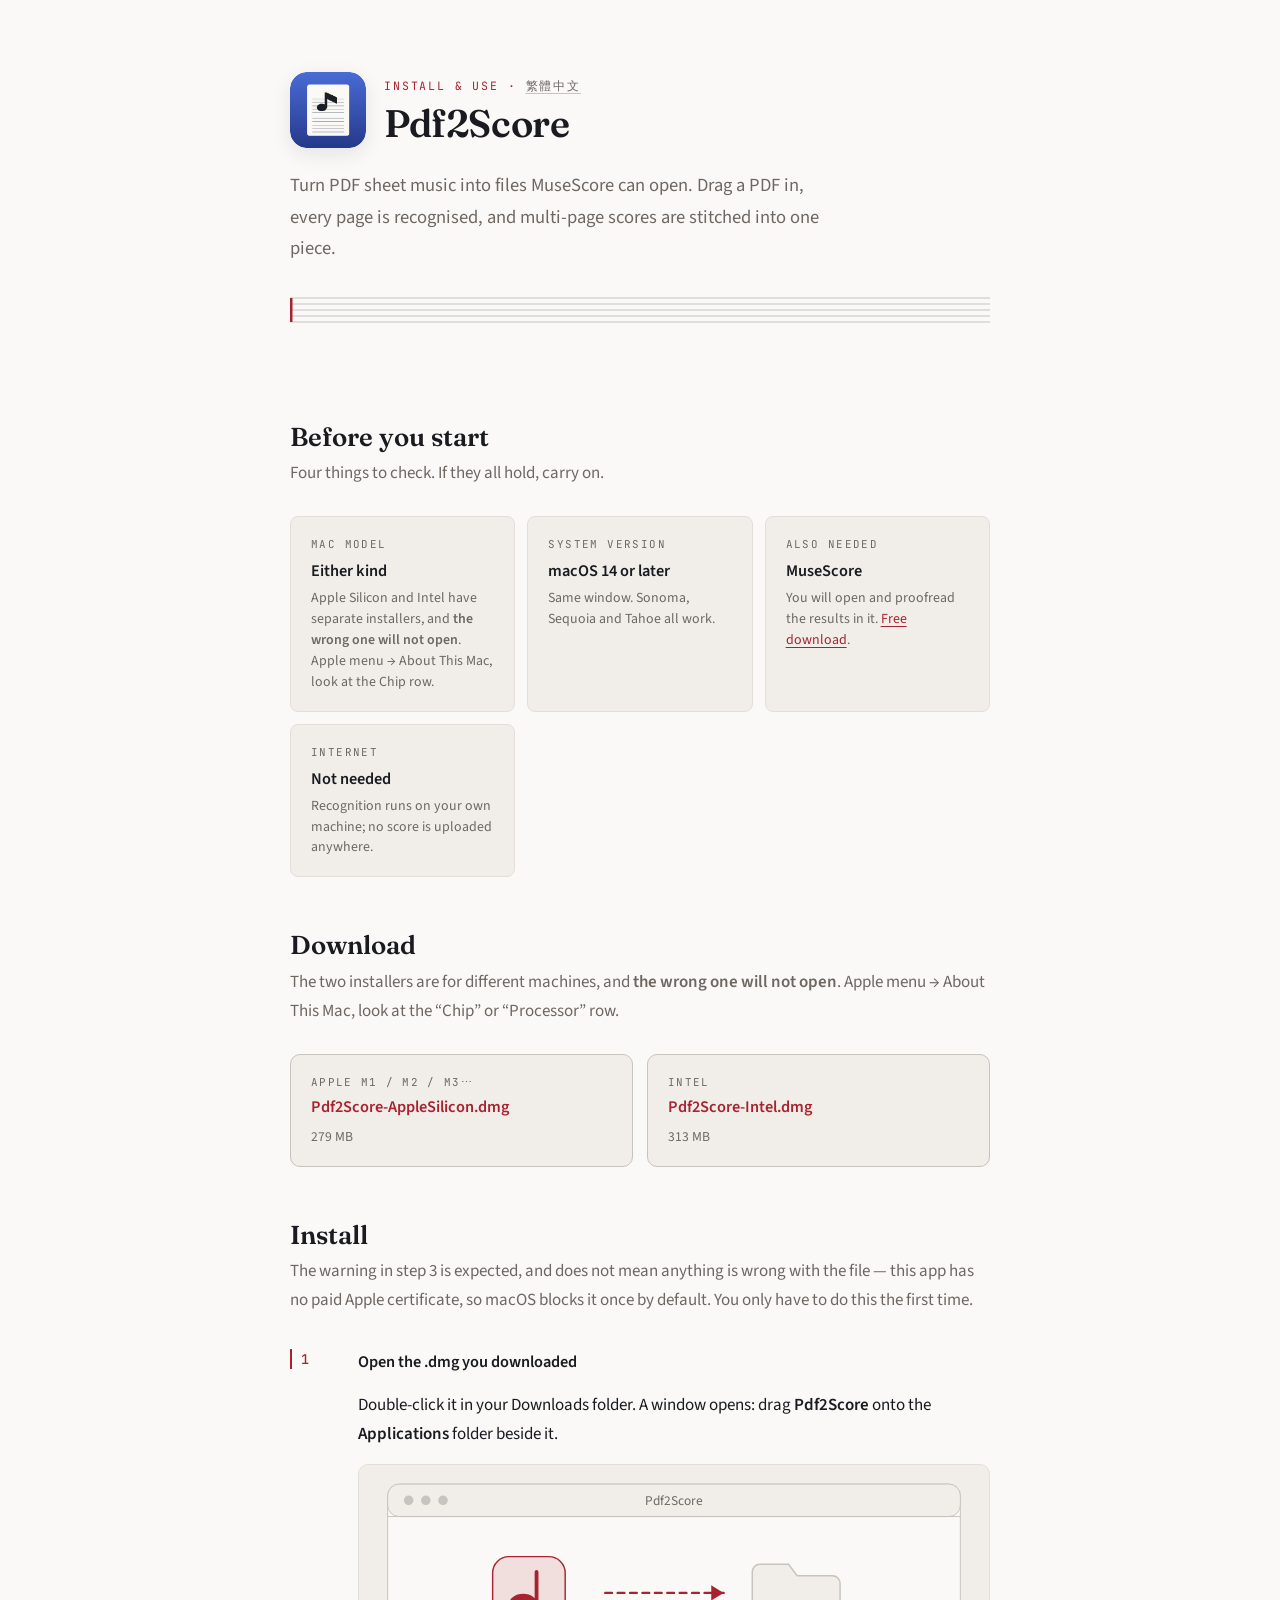
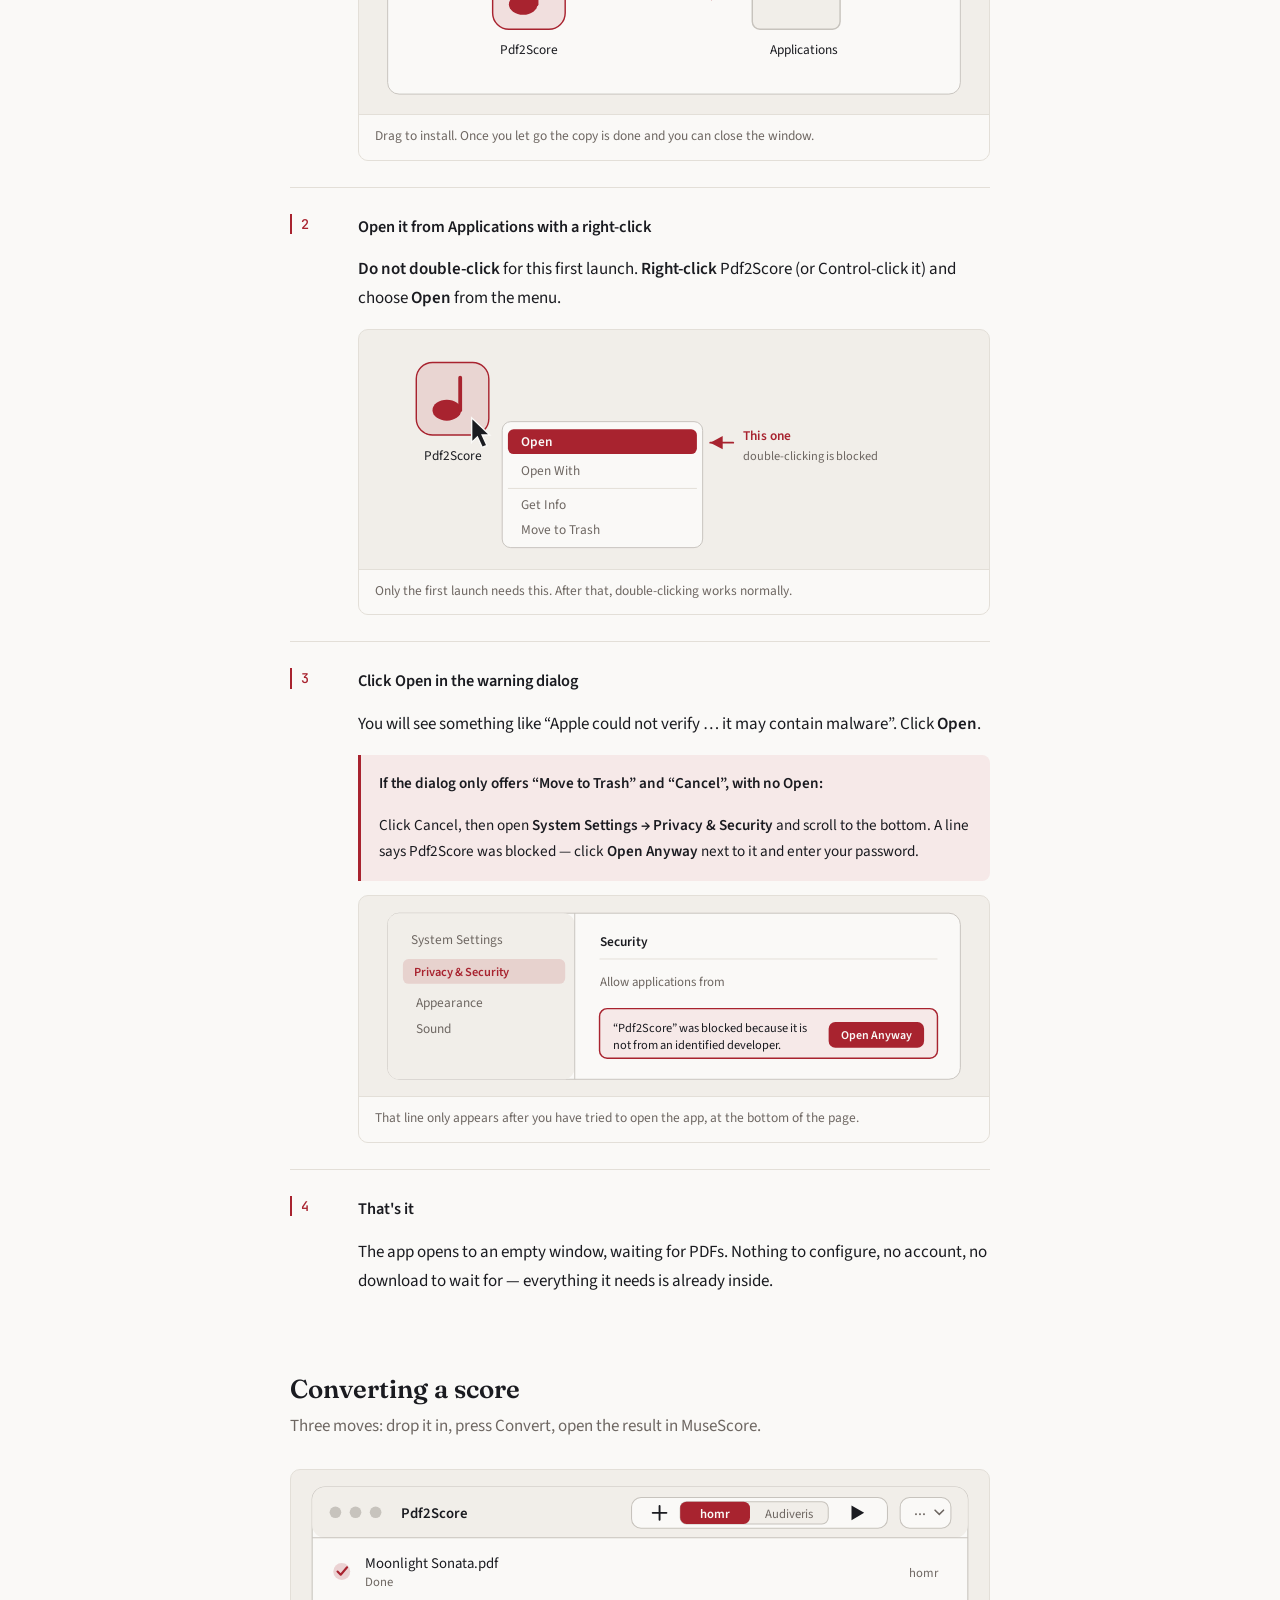
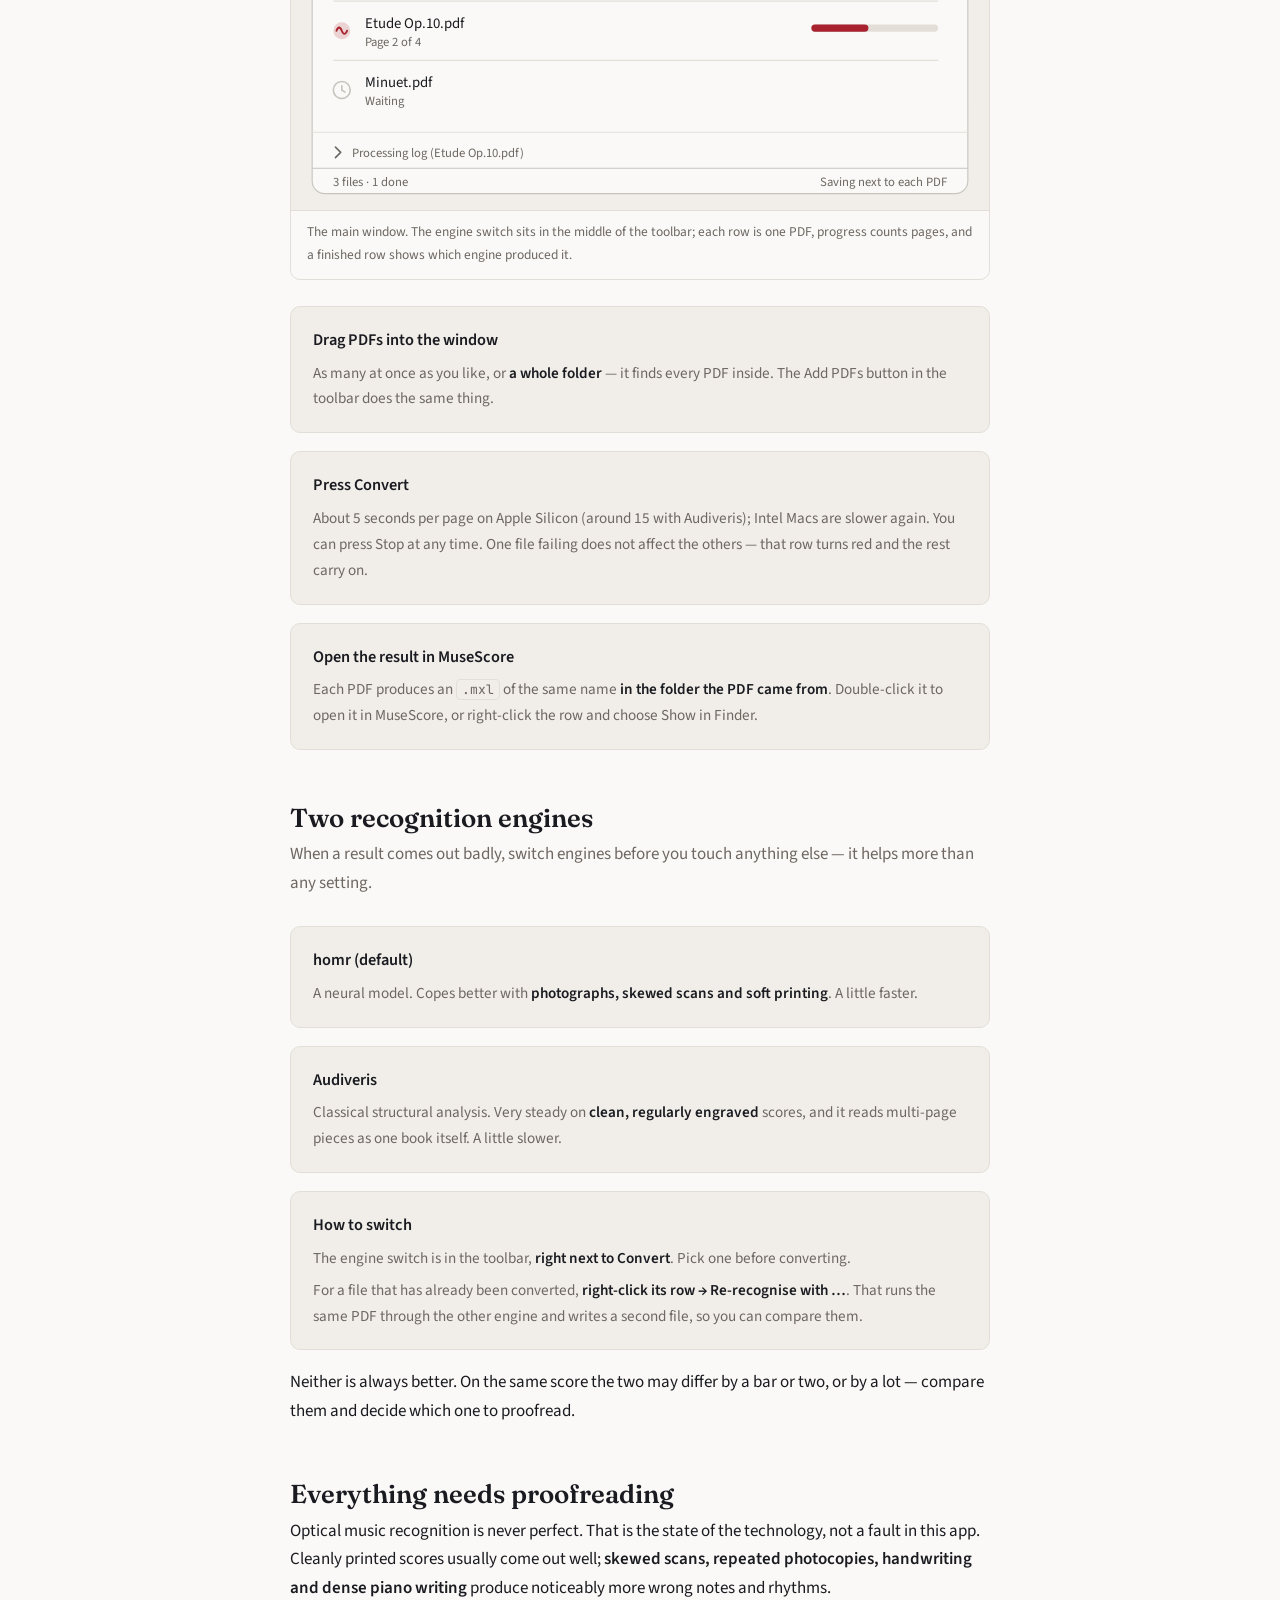
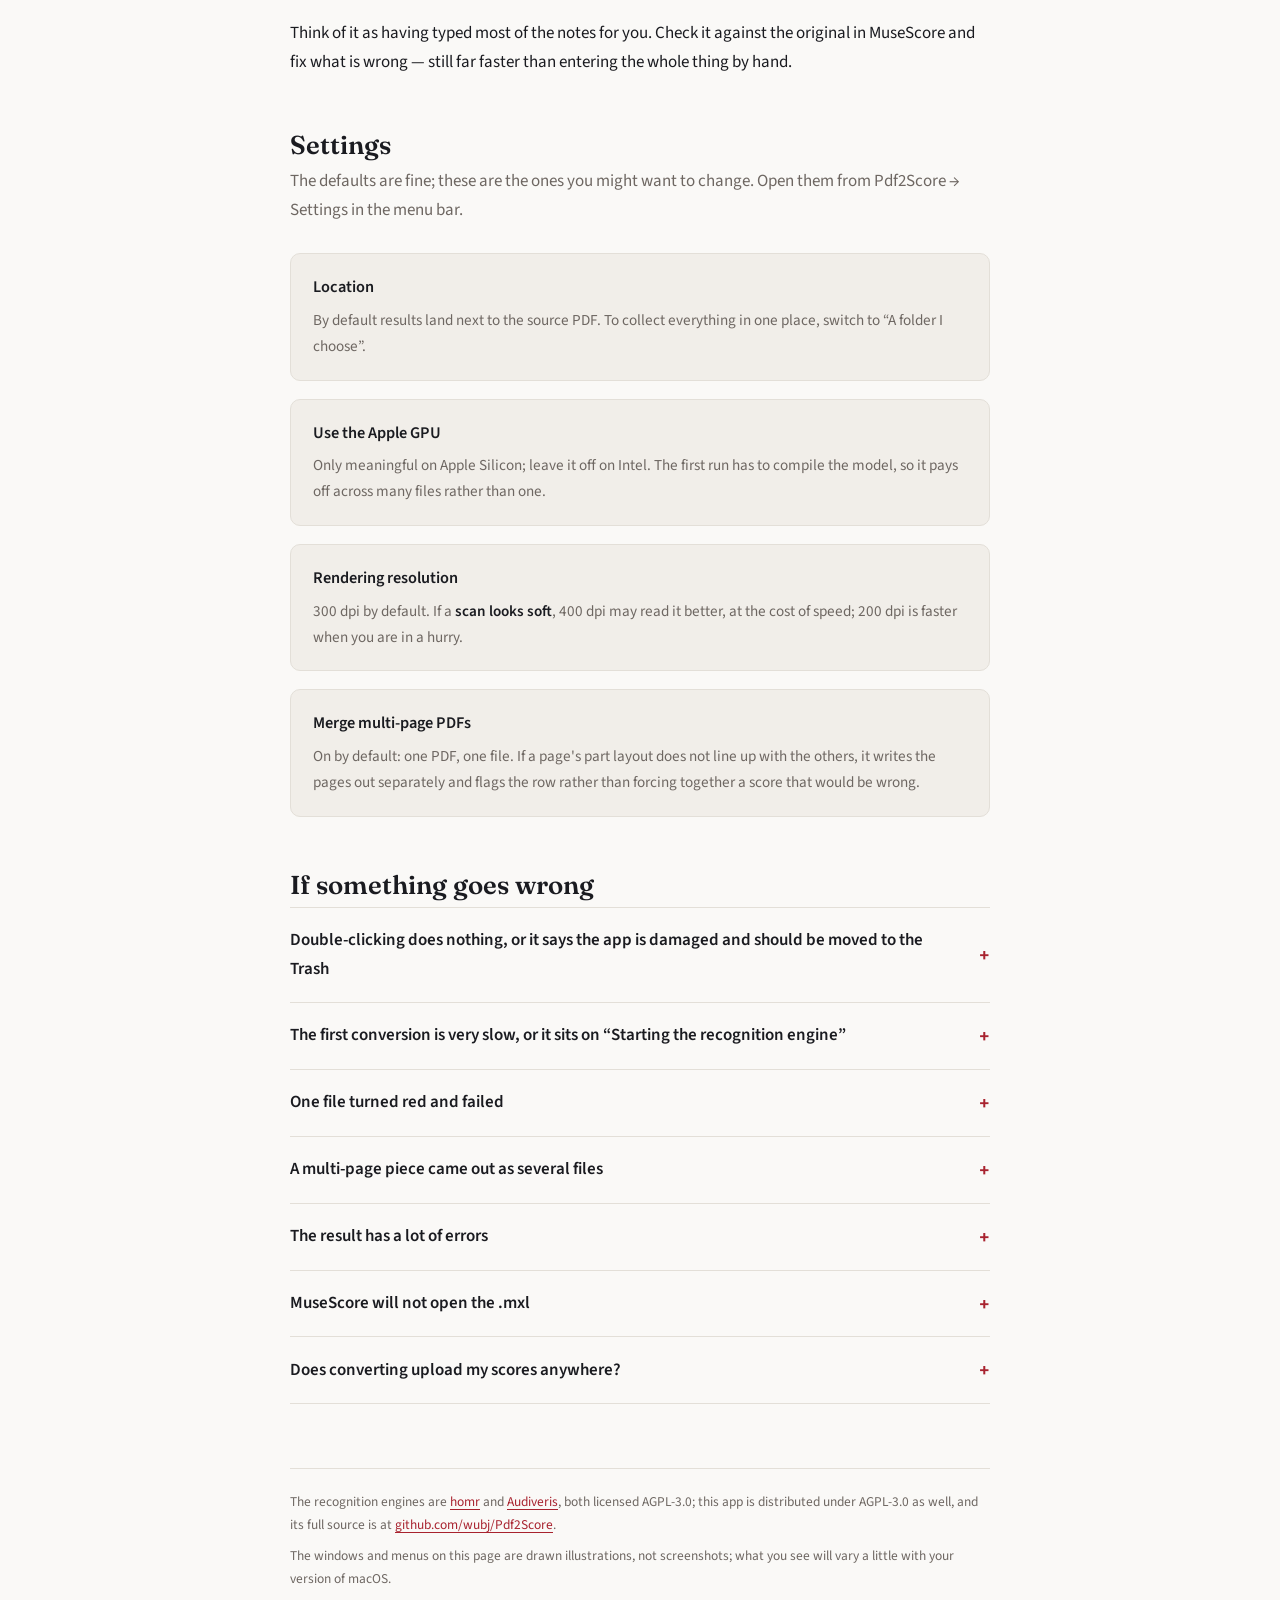
==== docs/en/index.html @ df150de7 "Localise the app and add an English user guide The interface was hard-coded Traditional Chinese, whi" ====
<!doctype html>
<html lang="en">
<head>
<meta charset="utf-8">
<meta name="viewport" content="width=device-width, initial-scale=1">
<meta name="description" content="How to install and use Pdf2Score: turn PDF sheet music into files MuseScore can open.">
<title>Pdf2Score User Guide</title>
<link rel="preconnect" href="https://fonts.googleapis.com">
<link rel="preconnect" href="https://fonts.gstatic.com" crossorigin>
<link rel="stylesheet" href="https://fonts.googleapis.com/css2?family=Fraunces:opsz,wght@9..144,400;9..144,600&family=JetBrains+Mono:wght@400;500&family=Noto+Sans+TC:wght@400;500;700&family=Noto+Serif+TC:wght@600;700&family=Source+Sans+3:ital,wght@0,400;0,600;1,400&display=swap">
<style>
  :root {
    --paper:    #FAF9F7;
    --panel:    #F1EEE9;
    --ink:      #1A1B20;
    --muted:    #6E6762;
    --rule:     #C7C3BD;
    --hairline: #E3DFD8;
    --accent:   #A8232F;
    --accent-wash: #F6E9E8;
    --shadow:   rgba(26, 27, 32, .09);

    --display: "Fraunces", "Noto Serif TC", Georgia, serif;
    --body: "Source Sans 3", "Noto Sans TC", -apple-system, system-ui, sans-serif;
    --mono: "JetBrains Mono", ui-monospace, SFMono-Regular, Menlo, monospace;
  }

  @media (prefers-color-scheme: dark) {
    :root:not([data-theme="light"]) {
      --paper:    #15161A;
      --panel:    #1E2026;
      --ink:      #E9E6E1;
      --muted:    #9B938C;
      --rule:     #43454D;
      --hairline: #2A2C33;
      --accent:   #EC7C86;
      --accent-wash: #2C1E20;
      --shadow:   rgba(0, 0, 0, .45);
    }
  }

  :root[data-theme="dark"] {
    --paper:    #15161A;
    --panel:    #1E2026;
    --ink:      #E9E6E1;
    --muted:    #9B938C;
    --rule:     #43454D;
    --hairline: #2A2C33;
    --accent:   #EC7C86;
    --accent-wash: #2C1E20;
    --shadow:   rgba(0, 0, 0, .45);
  }

  * { box-sizing: border-box; }

  body {
    background: var(--paper);
    color: var(--ink);
    font-family: var(--body);
    font-size: 17px;
    line-height: 1.7;
    margin: 0;
    padding: 0 24px 96px;
    -webkit-font-smoothing: antialiased;
  }

  .wrap {
    max-width: 700px;
    margin: 0 auto;
  }

  /* ---------- masthead ---------- */

  .masthead {
    padding: 72px 0 44px;
    display: flex;
    flex-direction: column;
    gap: 22px;
  }

  .badge {
    display: flex;
    align-items: center;
    gap: 18px;
  }

  .badge img {
    width: 76px;
    height: 76px;
    border-radius: 17px;
    box-shadow: 0 6px 20px var(--shadow);
  }

  .badge h1 {
    font-family: var(--display);
    font-weight: 600;
    font-size: 2.4rem;
    line-height: 1.1;
    letter-spacing: -.01em;
    margin: 0;
    text-wrap: balance;
  }

  .badge .kicker {
    font-family: var(--mono);
    font-size: .72rem;
    letter-spacing: .16em;
    text-transform: uppercase;
    color: var(--accent);
    margin: 0 0 6px;
  }

  .badge .kicker a {
    color: var(--muted);
    text-decoration-color: var(--rule);
  }

  .badge .kicker a:hover {
    color: var(--accent);
  }

  .standfirst {
    font-size: 1.16rem;
    color: var(--muted);
    margin: 0;
    max-width: 60ch;
  }

  /* the five-line stave that separates the masthead from the body */
  .stave {
    display: block;
    width: 100%;
    height: 30px;
    margin: 8px 0 0;
  }

  /* ---------- structure ---------- */

  section {
    padding-top: 52px;
  }

  h2 {
    font-family: var(--display);
    font-weight: 600;
    font-size: 1.62rem;
    line-height: 1.25;
    margin: 0 0 6px;
    text-wrap: balance;
  }

  .section-note {
    color: var(--muted);
    margin: 0 0 28px;
  }

  h3 {
    font-family: var(--body);
    font-weight: 600;
    font-size: 1.02rem;
    margin: 0 0 4px;
  }

  p { margin: 0 0 16px; }
  p:last-child { margin-bottom: 0; }

  a {
    color: var(--accent);
    text-underline-offset: 3px;
    text-decoration-thickness: 1px;
  }

  a:focus-visible,
  summary:focus-visible {
    outline: 2px solid var(--accent);
    outline-offset: 3px;
    border-radius: 3px;
  }

  code {
    font-family: var(--mono);
    font-size: .86em;
    background: var(--panel);
    border: 1px solid var(--hairline);
    border-radius: 4px;
    padding: 1px 5px;
  }

  strong { font-weight: 600; }

  /* ---------- requirements ---------- */

  .specs {
    display: grid;
    grid-template-columns: repeat(auto-fit, minmax(200px, 1fr));
    gap: 12px;
    margin: 0;
  }

  .spec {
    background: var(--panel);
    border: 1px solid var(--hairline);
    border-radius: 8px;
    padding: 18px 20px;
  }

  .spec dt {
    font-family: var(--mono);
    font-size: .68rem;
    letter-spacing: .13em;
    text-transform: uppercase;
    color: var(--muted);
    margin-bottom: 5px;
  }

  .spec dd {
    margin: 0;
    font-weight: 600;
    font-size: 1.02rem;
  }

  .spec dd span {
    display: block;
    font-weight: 400;
    font-size: .87rem;
    color: var(--muted);
    line-height: 1.5;
    margin-top: 2px;
  }

  /* ---------- downloads ---------- */

  .downloads {
    display: grid;
    grid-template-columns: repeat(auto-fit, minmax(240px, 1fr));
    gap: 14px;
  }

  .download {
    display: flex;
    flex-direction: column;
    gap: 3px;
    padding: 18px 20px;
    border: 1px solid var(--rule);
    border-radius: 10px;
    background: var(--panel);
    text-decoration: none;
    color: var(--ink);
    transition: border-color .15s ease, background .15s ease;
  }

  .download:hover,
  .download:focus-visible {
    border-color: var(--accent);
    background: var(--accent-wash);
  }

  .download .machine {
    font-family: var(--mono);
    font-size: .68rem;
    letter-spacing: .12em;
    text-transform: uppercase;
    color: var(--muted);
  }

  .download .file {
    font-weight: 600;
    font-size: 1.02rem;
    color: var(--accent);
    word-break: break-all;
  }

  .download .size {
    font-size: .85rem;
    color: var(--muted);
  }

  /* ---------- numbered install steps (bar numbers) ---------- */

  .steps {
    list-style: none;
    margin: 0;
    padding: 0;
    display: flex;
    flex-direction: column;
  }

  .step {
    display: grid;
    grid-template-columns: 46px 1fr;
    gap: 22px;
    padding: 26px 0;
    border-top: 1px solid var(--hairline);
  }

  .step:first-child { border-top: none; padding-top: 6px; }

  .bar-number {
    font-family: var(--mono);
    font-size: .84rem;
    font-weight: 500;
    color: var(--accent);
    border-left: 2px solid var(--accent);
    padding-left: 9px;
    height: fit-content;
    line-height: 1.5;
  }

  .step-body > * + * { margin-top: 14px; }

  /* ---------- figures ---------- */

  figure {
    margin: 0;
    border: 1px solid var(--hairline);
    border-radius: 10px;
    background: var(--panel);
    overflow: hidden;
  }

  figure svg {
    display: block;
    width: 100%;
    height: auto;
  }

  figcaption {
    font-size: .84rem;
    color: var(--muted);
    padding: 10px 16px 12px;
    border-top: 1px solid var(--hairline);
    background: var(--paper);
  }

  /* ---------- callouts ---------- */

  .note {
    border-left: 3px solid var(--rule);
    padding: 2px 0 2px 18px;
    color: var(--muted);
    font-size: .95rem;
  }

  .note strong { color: var(--ink); }

  .alert {
    border-left-color: var(--accent);
    background: var(--accent-wash);
    border-radius: 0 8px 8px 0;
    padding: 16px 18px;
    color: var(--ink);
  }

  /* ---------- usage cards ---------- */

  .cards {
    display: grid;
    gap: 18px;
  }

  .card {
    border: 1px solid var(--hairline);
    border-radius: 10px;
    padding: 20px 22px;
    background: var(--panel);
  }

  .card p {
    color: var(--muted);
    font-size: .95rem;
    margin: 6px 0 0;
  }

  .card p strong { color: var(--ink); }

  /* ---------- faq ---------- */

  details {
    border-top: 1px solid var(--hairline);
    padding: 4px 0;
  }

  details:last-of-type { border-bottom: 1px solid var(--hairline); }

  summary {
    cursor: pointer;
    padding: 14px 0;
    font-weight: 600;
    list-style: none;
    display: flex;
    justify-content: space-between;
    align-items: center;
    gap: 16px;
  }

  summary::-webkit-details-marker { display: none; }

  summary::after {
    content: "+";
    font-family: var(--mono);
    color: var(--accent);
    font-size: 1.1rem;
    flex: none;
  }

  details[open] summary::after { content: "\2212"; }

  details .answer {
    padding: 0 0 18px;
    color: var(--muted);
    font-size: .96rem;
  }

  details .answer p { margin-bottom: 12px; }

  /* ---------- colophon ---------- */

  footer {
    margin-top: 64px;
    padding-top: 22px;
    border-top: 1px solid var(--hairline);
    font-size: .84rem;
    color: var(--muted);
  }

  footer p { margin-bottom: 8px; }

  @media (max-width: 560px) {
    body { font-size: 16px; padding: 0 18px 72px; }
    .masthead { padding-top: 48px; }
    .badge { gap: 14px; }
    .badge img { width: 60px; height: 60px; }
    .badge h1 { font-size: 1.9rem; }
    .step { grid-template-columns: 38px 1fr; gap: 14px; }
  }

  @media (prefers-reduced-motion: reduce) {
    * { animation: none !important; transition: none !important; }
  }
</style>
</head>
<body>
<div class="wrap">

  <header class="masthead">
    <div class="badge">
      <img src="[data-uri]" alt="The Pdf2Score app icon: a quarter note on a white page over blue">
      <div>
        <p class="kicker">Install &amp; use · <a href="https://wubj.github.io/Pdf2Score/">繁體中文</a></p>
        <h1>Pdf2Score</h1>
      </div>
    </div>
    <p class="standfirst">
      Turn PDF sheet music into files MuseScore can open. Drag a PDF in,
      every page is recognised, and multi-page scores are stitched into one piece.
    </p>
    <svg class="stave" viewBox="0 0 700 30" preserveAspectRatio="none" aria-hidden="true">
      <g stroke-width="1" style="stroke: var(--rule)">
        <line x1="0" y1="3"  x2="700" y2="3"></line>
        <line x1="0" y1="9"  x2="700" y2="9"></line>
        <line x1="0" y1="15" x2="700" y2="15"></line>
        <line x1="0" y1="21" x2="700" y2="21"></line>
        <line x1="0" y1="27" x2="700" y2="27"></line>
      </g>
      <rect x="0" y="3" width="2.5" height="24" style="fill: var(--accent)"></rect>
    </svg>
  </header>

  <section>
    <h2>Before you start</h2>
    <p class="section-note">Four things to check. If they all hold, carry on.</p>
    <dl class="specs">
      <div class="spec">
        <dt>Mac model</dt>
        <dd>Either kind
          <span>Apple Silicon and Intel have separate installers, and
                <strong>the wrong one will not open</strong>.
                Apple menu → About This Mac, look at the Chip row.</span>
        </dd>
      </div>
      <div class="spec">
        <dt>System version</dt>
        <dd>macOS 14 or later
          <span>Same window. Sonoma, Sequoia and Tahoe all work.</span>
        </dd>
      </div>
      <div class="spec">
        <dt>Also needed</dt>
        <dd>MuseScore
          <span>You will open and proofread the results in it.
                <a href="https://musescore.org/en/download">Free download</a>.</span>
        </dd>
      </div>
      <div class="spec">
        <dt>Internet</dt>
        <dd>Not needed
          <span>Recognition runs on your own machine; no score is uploaded anywhere.</span>
        </dd>
      </div>
    </dl>
  </section>

  <section>
    <h2>Download</h2>
    <p class="section-note">
      The two installers are for different machines, and
      <strong>the wrong one will not open</strong>.
      Apple menu → About This Mac, look at the “Chip” or “Processor” row.
    </p>
    <div class="downloads">
      <a class="download" href="https://github.com/wubj/Pdf2Score/releases/latest/download/Pdf2Score-AppleSilicon.dmg" target="_blank" rel="noopener">
        <span class="machine">Apple M1 / M2 / M3⋯</span>
        <span class="file">Pdf2Score-AppleSilicon.dmg</span>
        <span class="size">279 MB</span>
      </a>
      <a class="download" href="https://github.com/wubj/Pdf2Score/releases/latest/download/Pdf2Score-Intel.dmg" target="_blank" rel="noopener">
        <span class="machine">Intel</span>
        <span class="file">Pdf2Score-Intel.dmg</span>
        <span class="size">313 MB</span>
      </a>
    </div>
  </section>

  <section>
    <h2>Install</h2>
    <p class="section-note">
      The warning in step 3 is expected, and does not mean anything is wrong with the
      file — this app has no paid Apple certificate, so macOS blocks it once by
      default. You only have to do this the first time.
    </p>

    <ol class="steps">

      <li class="step">
        <div class="bar-number">1</div>
        <div class="step-body">
          <h3>Open the .dmg you downloaded</h3>
          <p>Double-click it in your Downloads folder. A window opens: drag
             <strong>Pdf2Score</strong> onto the <strong>Applications</strong> folder
             beside it.</p>
          <figure>
            <svg viewBox="0 0 660 260" role="img" aria-label="Illustration: dragging the Pdf2Score icon onto the Applications folder inside the disk image window">
              <rect x="30" y="20" width="600" height="220" rx="12" style="fill: var(--paper); stroke: var(--rule)"></rect>
              <rect x="30" y="20" width="600" height="34" rx="12" style="fill: var(--panel); stroke: var(--rule)"></rect>
              <path d="M30 54 h600" style="stroke: var(--rule)"></path>
              <g style="fill: var(--rule)">
                <circle cx="52" cy="37" r="5"></circle>
                <circle cx="70" cy="37" r="5"></circle>
                <circle cx="88" cy="37" r="5"></circle>
              </g>
              <text x="330" y="42" text-anchor="middle" font-size="14" style="font-family: var(--body); fill: var(--muted)">Pdf2Score</text>

              <rect x="140" y="96" width="76" height="76" rx="17" opacity=".12" style="fill: var(--accent)"></rect>
              <rect x="140" y="96" width="76" height="76" rx="17" fill="none" stroke-width="1.5" style="stroke: var(--accent)"></rect>
              <ellipse cx="172" cy="146" rx="15" ry="11" style="fill: var(--accent)"></ellipse>
              <path d="M186 146 V112" stroke-width="4" stroke-linecap="round" style="stroke: var(--accent)"></path>
              <text x="178" y="198" text-anchor="middle" font-size="14" style="font-family: var(--body); fill: var(--ink)">Pdf2Score</text>

              <path d="M258 134 h124" stroke-width="2.5" stroke-dasharray="7 6" stroke-linecap="round" style="stroke: var(--accent)"></path>
              <path d="M382 134 l-13 -8 v16 z" style="fill: var(--accent)"></path>

              <path d="M420 104 h30 l9 12 h37 a8 8 0 0 1 8 8 v40 a8 8 0 0 1 -8 8 h-76 a8 8 0 0 1 -8 -8 v-52 a8 8 0 0 1 8 -8 z" stroke-width="1.5" style="fill: var(--panel); stroke: var(--rule)"></path>
              <text x="466" y="198" text-anchor="middle" font-size="14" style="font-family: var(--body); fill: var(--ink)">Applications</text>
            </svg>
            <figcaption>Drag to install. Once you let go the copy is done and you can close the window.</figcaption>
          </figure>
        </div>
      </li>

      <li class="step">
        <div class="bar-number">2</div>
        <div class="step-body">
          <h3>Open it from Applications with a right-click</h3>
          <p><strong>Do not double-click</strong> for this first launch.
             <strong>Right-click</strong> Pdf2Score (or Control-click it) and choose
             <strong>Open</strong> from the menu.</p>
          <figure>
            <svg viewBox="0 0 660 250" role="img" aria-label="Illustration: right-clicking the app icon, with Open highlighted in the shortcut menu">
              <rect x="60" y="34" width="76" height="76" rx="17" opacity=".12" style="fill: var(--accent)"></rect>
              <rect x="60" y="34" width="76" height="76" rx="17" fill="none" stroke-width="1.5" style="stroke: var(--accent)"></rect>
              <ellipse cx="92" cy="84" rx="15" ry="11" style="fill: var(--accent)"></ellipse>
              <path d="M106 84 V50" stroke-width="4" stroke-linecap="round" style="stroke: var(--accent)"></path>
              <text x="98" y="136" text-anchor="middle" font-size="14" style="font-family: var(--body); fill: var(--ink)">Pdf2Score</text>

              <path d="M118 92 l0 26 l6 -6 l5 11 l5 -2 l-5 -11 l8 0 z" stroke-width="1.5" style="fill: var(--ink); stroke: var(--paper)"></path>

              <rect x="150" y="96" width="210" height="132" rx="9" style="fill: var(--paper); stroke: var(--rule)"></rect>
              <rect x="156" y="104" width="198" height="26" rx="6" style="fill: var(--accent)"></rect>
              <text x="170" y="122" font-size="14" font-weight="600" style="font-family: var(--body); fill: var(--paper)">Open</text>
              <text x="170" y="152" font-size="14" style="font-family: var(--body); fill: var(--muted)">Open With</text>
              <path d="M156 166 h198" style="stroke: var(--hairline)"></path>
              <text x="170" y="188" font-size="14" style="font-family: var(--body); fill: var(--muted)">Get Info</text>
              <text x="170" y="214" font-size="14" style="font-family: var(--body); fill: var(--muted)">Move to Trash</text>

              <path d="M392 118 h-24" stroke-width="2" stroke-linecap="round" style="stroke: var(--accent)"></path>
              <path d="M368 118 l13 -7 v14 z" style="fill: var(--accent)"></path>
              <text x="402" y="115" font-size="14" font-weight="600" style="font-family: var(--body); fill: var(--accent)">This one</text>
              <text x="402" y="136" font-size="13" style="font-family: var(--body); fill: var(--muted)">double-clicking is blocked</text>
            </svg>
            <figcaption>Only the first launch needs this. After that, double-clicking works normally.</figcaption>
          </figure>
        </div>
      </li>

      <li class="step">
        <div class="bar-number">3</div>
        <div class="step-body">
          <h3>Click Open in the warning dialog</h3>
          <p>You will see something like “Apple could not verify … it may contain
             malware”. Click <strong>Open</strong>.</p>
          <div class="note alert">
            <p><strong>If the dialog only offers “Move to Trash” and “Cancel”, with no Open:</strong></p>
            <p>Click Cancel, then open <strong>System Settings → Privacy &amp; Security</strong>
               and scroll to the bottom. A line says Pdf2Score was blocked — click
               <strong>Open Anyway</strong> next to it and enter your password.</p>
          </div>
          <figure>
            <svg viewBox="0 0 660 210" role="img" aria-label="Illustration: the Privacy and Security page in System Settings with an Open Anyway button">
              <rect x="30" y="18" width="600" height="174" rx="12" style="fill: var(--paper); stroke: var(--rule)"></rect>
              <rect x="30" y="18" width="196" height="174" rx="12" style="fill: var(--panel)"></rect>
              <path d="M226 18 v174" style="stroke: var(--rule)"></path>
              <text x="54" y="50" font-size="14" style="font-family: var(--body); fill: var(--muted)">System Settings</text>
              <rect x="46" y="66" width="170" height="26" rx="6" opacity=".14" style="fill: var(--accent)"></rect>
              <text x="58" y="84" font-size="13" font-weight="600" style="font-family: var(--body); fill: var(--accent)">Privacy &amp; Security</text>
              <text x="60" y="116" font-size="14" style="font-family: var(--body); fill: var(--muted)">Appearance</text>
              <text x="60" y="144" font-size="14" style="font-family: var(--body); fill: var(--muted)">Sound</text>

              <text x="252" y="52" font-size="14" font-weight="600" style="font-family: var(--body); fill: var(--ink)">Security</text>
              <path d="M252 66 h354" style="stroke: var(--hairline)"></path>
              <text x="252" y="94" font-size="13.5" style="font-family: var(--body); fill: var(--muted)">Allow applications from</text>
              <rect x="252" y="118" width="354" height="52" rx="8" stroke-width="1.5" style="fill: var(--accent-wash); stroke: var(--accent)"></rect>
              <text x="266" y="142" font-size="13" style="font-family: var(--body); fill: var(--ink)">“Pdf2Score” was blocked because it is</text>
              <text x="266" y="160" font-size="13" style="font-family: var(--body); fill: var(--ink)">not from an identified developer.</text>
              <rect x="492" y="132" width="100" height="27" rx="7" style="fill: var(--accent)"></rect>
              <text x="542" y="150" text-anchor="middle" font-size="12.5" font-weight="600" style="font-family: var(--body); fill: var(--paper)">Open Anyway</text>
            </svg>
            <figcaption>That line only appears after you have tried to open the app, at the bottom of the page.</figcaption>
          </figure>
        </div>
      </li>

      <li class="step">
        <div class="bar-number">4</div>
        <div class="step-body">
          <h3>That's it</h3>
          <p>The app opens to an empty window, waiting for PDFs. Nothing to configure,
             no account, no download to wait for — everything it needs is already inside.</p>
        </div>
      </li>

    </ol>
  </section>

  <section>
    <h2>Converting a score</h2>
    <p class="section-note">Three moves: drop it in, press Convert, open the result in MuseScore.</p>

    <figure>
      <svg viewBox="0 0 660 322" role="img" aria-label="Illustration: the Pdf2Score window, with add, engine switch and convert in the toolbar and a file queue below">
        <rect x="20" y="16" width="620" height="290" rx="12" style="fill: var(--paper); stroke: var(--rule)"></rect>
        <rect x="20" y="16" width="620" height="48" rx="12" style="fill: var(--panel)"></rect>
        <path d="M20 64 h620" style="stroke: var(--rule)"></path>
        <g style="fill: var(--rule)">
          <circle cx="42" cy="40" r="5.5"></circle>
          <circle cx="61" cy="40" r="5.5"></circle>
          <circle cx="80" cy="40" r="5.5"></circle>
        </g>
        <text x="104" y="45" font-size="14" font-weight="600" style="font-family: var(--body); fill: var(--ink)">Pdf2Score</text>

        <rect x="322" y="26" width="242" height="29" rx="9" style="fill: var(--paper); stroke: var(--rule)"></rect>
        <path d="M342 40.5 h13 M348.5 34 v13" stroke-width="1.8" stroke-linecap="round" style="stroke: var(--ink)"></path>
        <rect x="368" y="30" width="140" height="21" rx="6" style="fill: var(--panel); stroke: var(--rule)"></rect>
        <rect x="368" y="30" width="66" height="21" rx="6" style="fill: var(--accent)"></rect>
        <text x="401" y="45" text-anchor="middle" font-size="12" font-weight="600" style="font-family: var(--body); fill: var(--paper)">homr</text>
        <text x="471" y="45" text-anchor="middle" font-size="12" style="font-family: var(--body); fill: var(--muted)">Audiveris</text>
        <path d="M530 33.5 l12 7 l-12 7 z" style="fill: var(--ink)"></path>

        <rect x="576" y="26" width="48" height="29" rx="9" style="fill: var(--paper); stroke: var(--rule)"></rect>
        <text x="595" y="46" text-anchor="middle" font-size="15" style="font-family: var(--body); fill: var(--muted)">···</text>
        <path d="M609 38 l4 4 l4 -4" stroke-width="1.5" fill="none" stroke-linecap="round" style="stroke: var(--muted)"></path>

        <circle cx="48" cy="96" r="8" opacity=".18" style="fill: var(--accent)"></circle>
        <path d="M44 96 l3 3 l6 -7" stroke-width="2" fill="none" stroke-linecap="round" stroke-linejoin="round" style="stroke: var(--accent)"></path>
        <text x="70" y="93" font-size="14" style="font-family: var(--body); fill: var(--ink)">Moonlight Sonata.pdf</text>
        <text x="70" y="110" font-size="12" style="font-family: var(--body); fill: var(--muted)">Done</text>
        <text x="612" y="101" text-anchor="end" font-size="12" style="font-family: var(--body); fill: var(--muted)">homr</text>
        <path d="M40 124 h572" style="stroke: var(--hairline)"></path>

        <circle cx="48" cy="152" r="8" opacity=".18" style="fill: var(--accent)"></circle>
        <path d="M43 152 q2.5 -6 5 0 t5 0" stroke-width="1.8" fill="none" stroke-linecap="round" style="stroke: var(--accent)"></path>
        <text x="70" y="149" font-size="14" style="font-family: var(--body); fill: var(--ink)">Etude Op.10.pdf</text>
        <text x="70" y="166" font-size="12" style="font-family: var(--body); fill: var(--muted)">Page 2 of 4</text>
        <rect x="492" y="146" width="120" height="7" rx="3.5" style="fill: var(--hairline)"></rect>
        <rect x="492" y="146" width="54" height="7" rx="3.5" style="fill: var(--accent)"></rect>
        <path d="M40 180 h572" style="stroke: var(--hairline)"></path>

        <circle cx="48" cy="208" r="8" fill="none" stroke-width="1.5" style="stroke: var(--rule)"></circle>
        <path d="M48 204 v4 l3 2" stroke-width="1.5" fill="none" stroke-linecap="round" style="stroke: var(--rule)"></path>
        <text x="70" y="205" font-size="14" style="font-family: var(--body); fill: var(--ink)">Minuet.pdf</text>
        <text x="70" y="222" font-size="12" style="font-family: var(--body); fill: var(--muted)">Waiting</text>

        <path d="M20 248 h620" style="stroke: var(--hairline)"></path>
        <path d="M42 262 l5 5 l-5 5" stroke-width="1.5" fill="none" stroke-linecap="round" stroke-linejoin="round" style="stroke: var(--muted)"></path>
        <text x="58" y="271" font-size="12" style="font-family: var(--body); fill: var(--muted)">Processing log (Etude Op.10.pdf)</text>

        <path d="M20 282 h620" style="stroke: var(--rule)"></path>
        <text x="40" y="299" font-size="12" style="font-family: var(--body); fill: var(--muted)">3 files · 1 done</text>
        <text x="620" y="299" text-anchor="end" font-size="12" style="font-family: var(--body); fill: var(--muted)">Saving next to each PDF</text>
      </svg>
      <figcaption>The main window. The engine switch sits in the middle of the toolbar; each row is one PDF, progress counts pages, and a finished row shows which engine produced it.</figcaption>
    </figure>

    <div class="cards" style="margin-top: 26px;">
      <div class="card">
        <h3>Drag PDFs into the window</h3>
        <p>As many at once as you like, or <strong>a whole folder</strong> — it finds
           every PDF inside. The Add PDFs button in the toolbar does the same thing.</p>
      </div>
      <div class="card">
        <h3>Press Convert</h3>
        <p>About 5 seconds per page on Apple Silicon (around 15 with Audiveris);
           Intel Macs are slower again. You can press Stop at any time.
           One file failing does not affect the others — that row turns red and the
           rest carry on.</p>
      </div>
      <div class="card">
        <h3>Open the result in MuseScore</h3>
        <p>Each PDF produces an <code>.mxl</code> of the same name
           <strong>in the folder the PDF came from</strong>. Double-click it to open
           it in MuseScore, or right-click the row and choose Show in Finder.</p>
      </div>
    </div>
  </section>

  <section>
    <h2>Two recognition engines</h2>
    <p class="section-note">When a result comes out badly, switch engines before you touch anything else — it helps more than any setting.</p>
    <div class="cards">
      <div class="card">
        <h3>homr (default)</h3>
        <p>A neural model. Copes better with <strong>photographs, skewed scans and
           soft printing</strong>. A little faster.</p>
      </div>
      <div class="card">
        <h3>Audiveris</h3>
        <p>Classical structural analysis. Very steady on <strong>clean, regularly
           engraved</strong> scores, and it reads multi-page pieces as one book itself.
           A little slower.</p>
      </div>
      <div class="card">
        <h3>How to switch</h3>
        <p>The engine switch is in the toolbar, <strong>right next to Convert</strong>.
           Pick one before converting.</p>
        <p>For a file that has already been converted, <strong>right-click its row →
           Re-recognise with …</strong>. That runs the same PDF through the other
           engine and writes a second file, so you can compare them.</p>
      </div>
    </div>
    <p style="margin-top: 18px;">Neither is always better. On the same score the two may differ by a bar or two,
       or by a lot — compare them and decide which one to proofread.</p>
  </section>

  <section>
    <h2>Everything needs proofreading</h2>
    <p>Optical music recognition is never perfect. That is the state of the technology,
       not a fault in this app. Cleanly printed scores usually come out well;
       <strong>skewed scans, repeated photocopies, handwriting and dense piano
       writing</strong> produce noticeably more wrong notes and rhythms.</p>
    <p>Think of it as having typed most of the notes for you. Check it against the
       original in MuseScore and fix what is wrong — still far faster than entering
       the whole thing by hand.</p>
  </section>

  <section>
    <h2>Settings</h2>
    <p class="section-note">The defaults are fine; these are the ones you might want to change. Open them from Pdf2Score → Settings in the menu bar.</p>
    <div class="cards">
      <div class="card">
        <h3>Location</h3>
        <p>By default results land next to the source PDF. To collect everything in
           one place, switch to “A folder I choose”.</p>
      </div>
      <div class="card">
        <h3>Use the Apple GPU</h3>
        <p>Only meaningful on Apple Silicon; leave it off on Intel. The first run has
           to compile the model, so it pays off across many files rather than one.</p>
      </div>
      <div class="card">
        <h3>Rendering resolution</h3>
        <p>300 dpi by default. If a <strong>scan looks soft</strong>, 400 dpi may read
           it better, at the cost of speed; 200 dpi is faster when you are in a hurry.</p>
      </div>
      <div class="card">
        <h3>Merge multi-page PDFs</h3>
        <p>On by default: one PDF, one file. If a page's part layout does not line up
           with the others, it writes the pages out separately and flags the row rather
           than forcing together a score that would be wrong.</p>
      </div>
    </div>
  </section>

  <section>
    <h2>If something goes wrong</h2>

    <details>
      <summary>Double-clicking does nothing, or it says the app is damaged and should be moved to the Trash</summary>
      <div class="answer">
        <p>That is how macOS treats an app without a paid Apple certificate; the file
           itself is fine. Follow install steps 2 and 3: <strong>right-click → Open</strong>,
           or System Settings → Privacy &amp; Security → <strong>Open Anyway</strong>.</p>
      </div>
    </details>

    <details>
      <summary>The first conversion is very slow, or it sits on “Starting the recognition engine”</summary>
      <div class="answer">
        <p>On the first launch after installing, macOS checks every file inside the app.
           This one bundles two complete recognition engines, so there are a lot of files
           and that check <strong>can take several minutes</strong>. It only happens once.
           “Starting the recognition engine…” in the queue means it is working, not stuck.</p>
        <p>Leave the app open for a moment and it finishes this in the background;
           conversions after that run at normal speed.</p>
        <p>Normal speed is about 5 seconds per page (around 15 on Intel).</p>
      </div>
    </details>

    <details>
      <summary>One file turned red and failed</summary>
      <div class="answer">
        <p>Click that row and the Processing log below it expands with the reason.
           The two common ones:</p>
        <p><strong>No noteheads found</strong> — the page may be a cover, a table of
           contents or a lyrics page, or the scan may be too faint.
           <strong>The whole file failed</strong> — check the PDF really is sheet music
           and not a heavily compressed image scan.</p>
        <p>Trying again at 400 dpi is worth a shot.</p>
      </div>
    </details>

    <details>
      <summary>A multi-page piece came out as several files</summary>
      <div class="answer">
        <p>When one page is recognised with a different number of parts than the others
           (a page misread as two staves, say), forcing them together would produce a
           garbled score, so the pages are written out separately and the row is flagged.</p>
        <p>You can join them by hand in MuseScore, or change the resolution and try
           again to see whether that page reads correctly.</p>
      </div>
    </details>

    <details>
      <summary>The result has a lot of errors</summary>
      <div class="answer">
        <p>Start with the quality of the PDF. A photograph or a low-resolution scan
           makes a large difference — get a cleaner copy if you can. Skewed scans can be
           straightened in Preview first.</p>
        <p>If the original is already clean and the result is still poor, that score is
           beyond what the current engines handle. Try the other engine before giving up.</p>
      </div>
    </details>

    <details>
      <summary>MuseScore will not open the .mxl</summary>
      <div class="answer">
        <p>Check you have MuseScore 4 (<a href="https://musescore.org/en/download">musescore.org</a>,
           free). <code>.mxl</code> is the standard compressed MusicXML format, so
           Sibelius, Finale and Dorico read it too.</p>
      </div>
    </details>

    <details>
      <summary>Does converting upload my scores anywhere?</summary>
      <div class="answer">
        <p>No. The recognition models and both engines are inside the app; everything
           happens on your machine and no network connection is needed at any point.</p>
      </div>
    </details>
  </section>

  <footer>
    <p>The recognition engines are <a href="https://github.com/liebharc/homr">homr</a> and
       <a href="https://github.com/Audiveris/audiveris">Audiveris</a>, both licensed AGPL-3.0;
       this app is distributed under AGPL-3.0 as well, and its full source is at
       <a href="https://github.com/wubj/Pdf2Score">github.com/wubj/Pdf2Score</a>.</p>
    <p>The windows and menus on this page are drawn illustrations, not screenshots;
       what you see will vary a little with your version of macOS.</p>
  </footer>

</div>
</body>
</html>
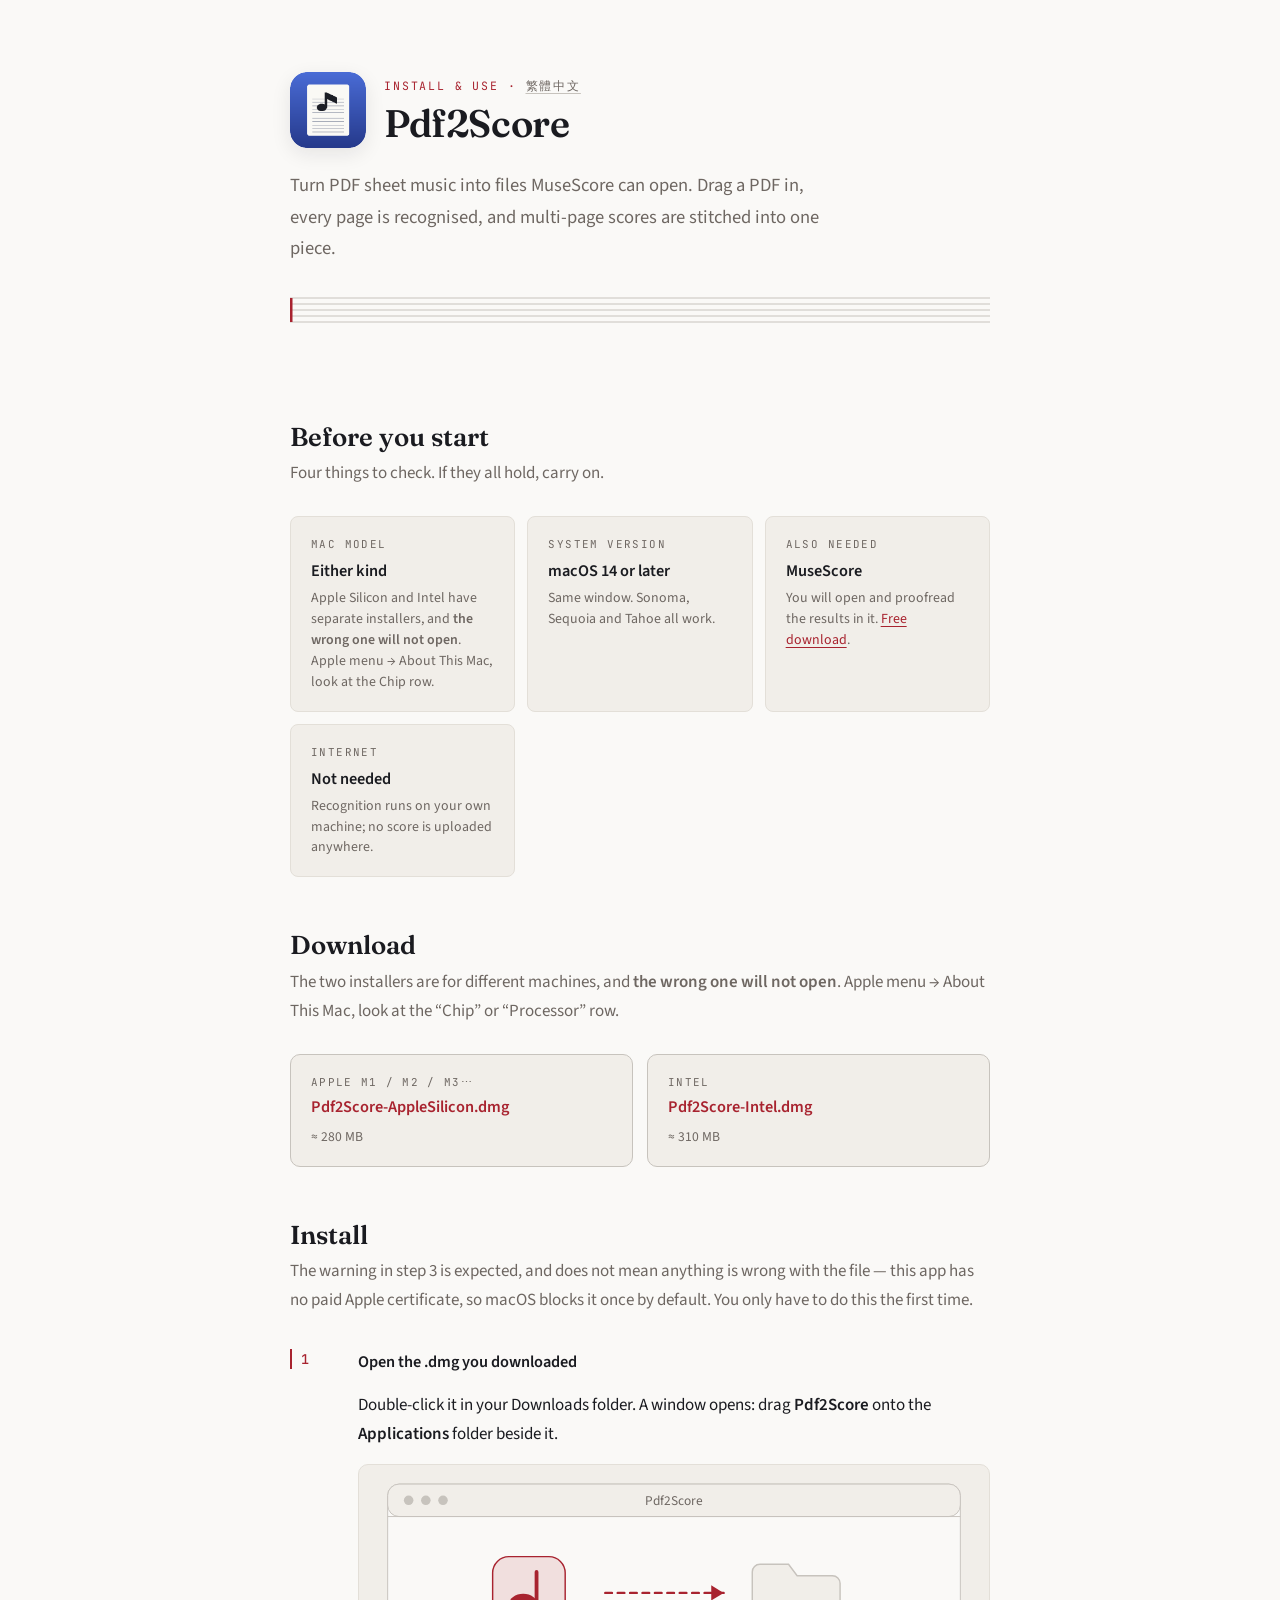
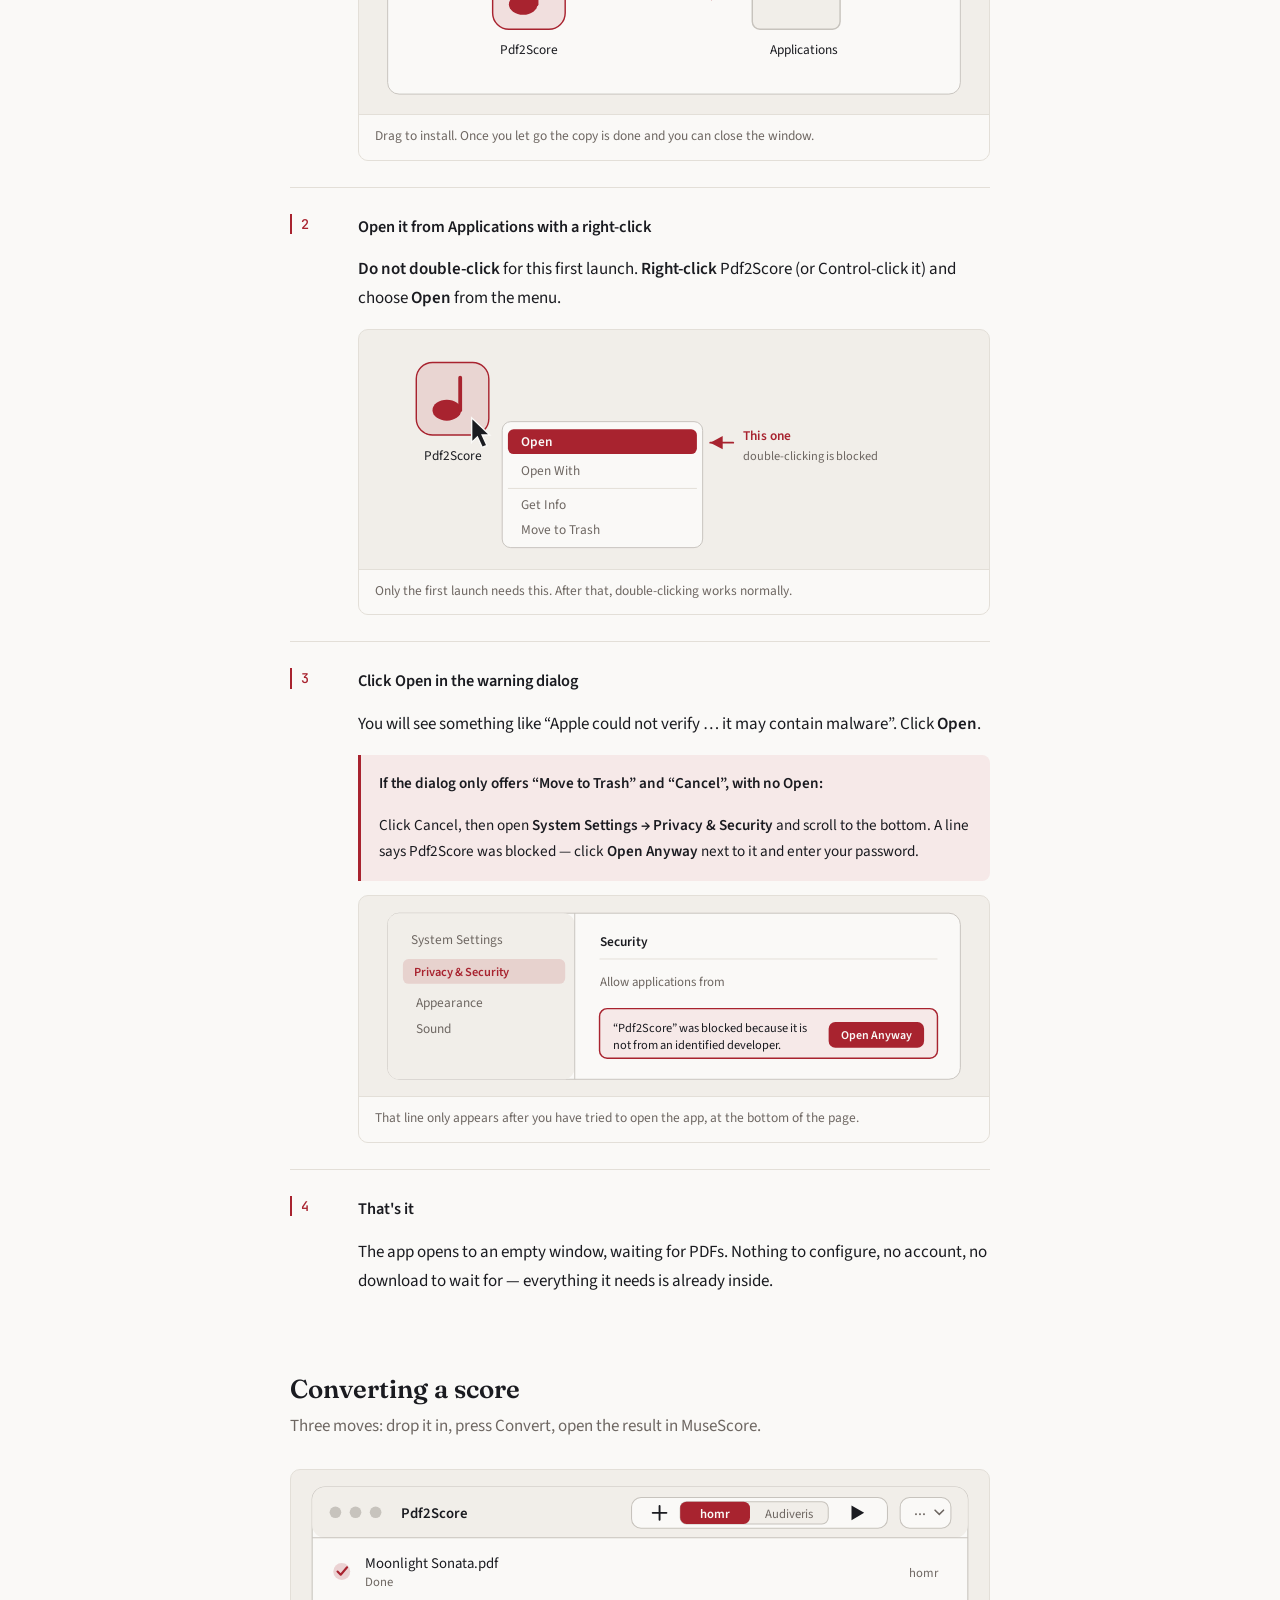
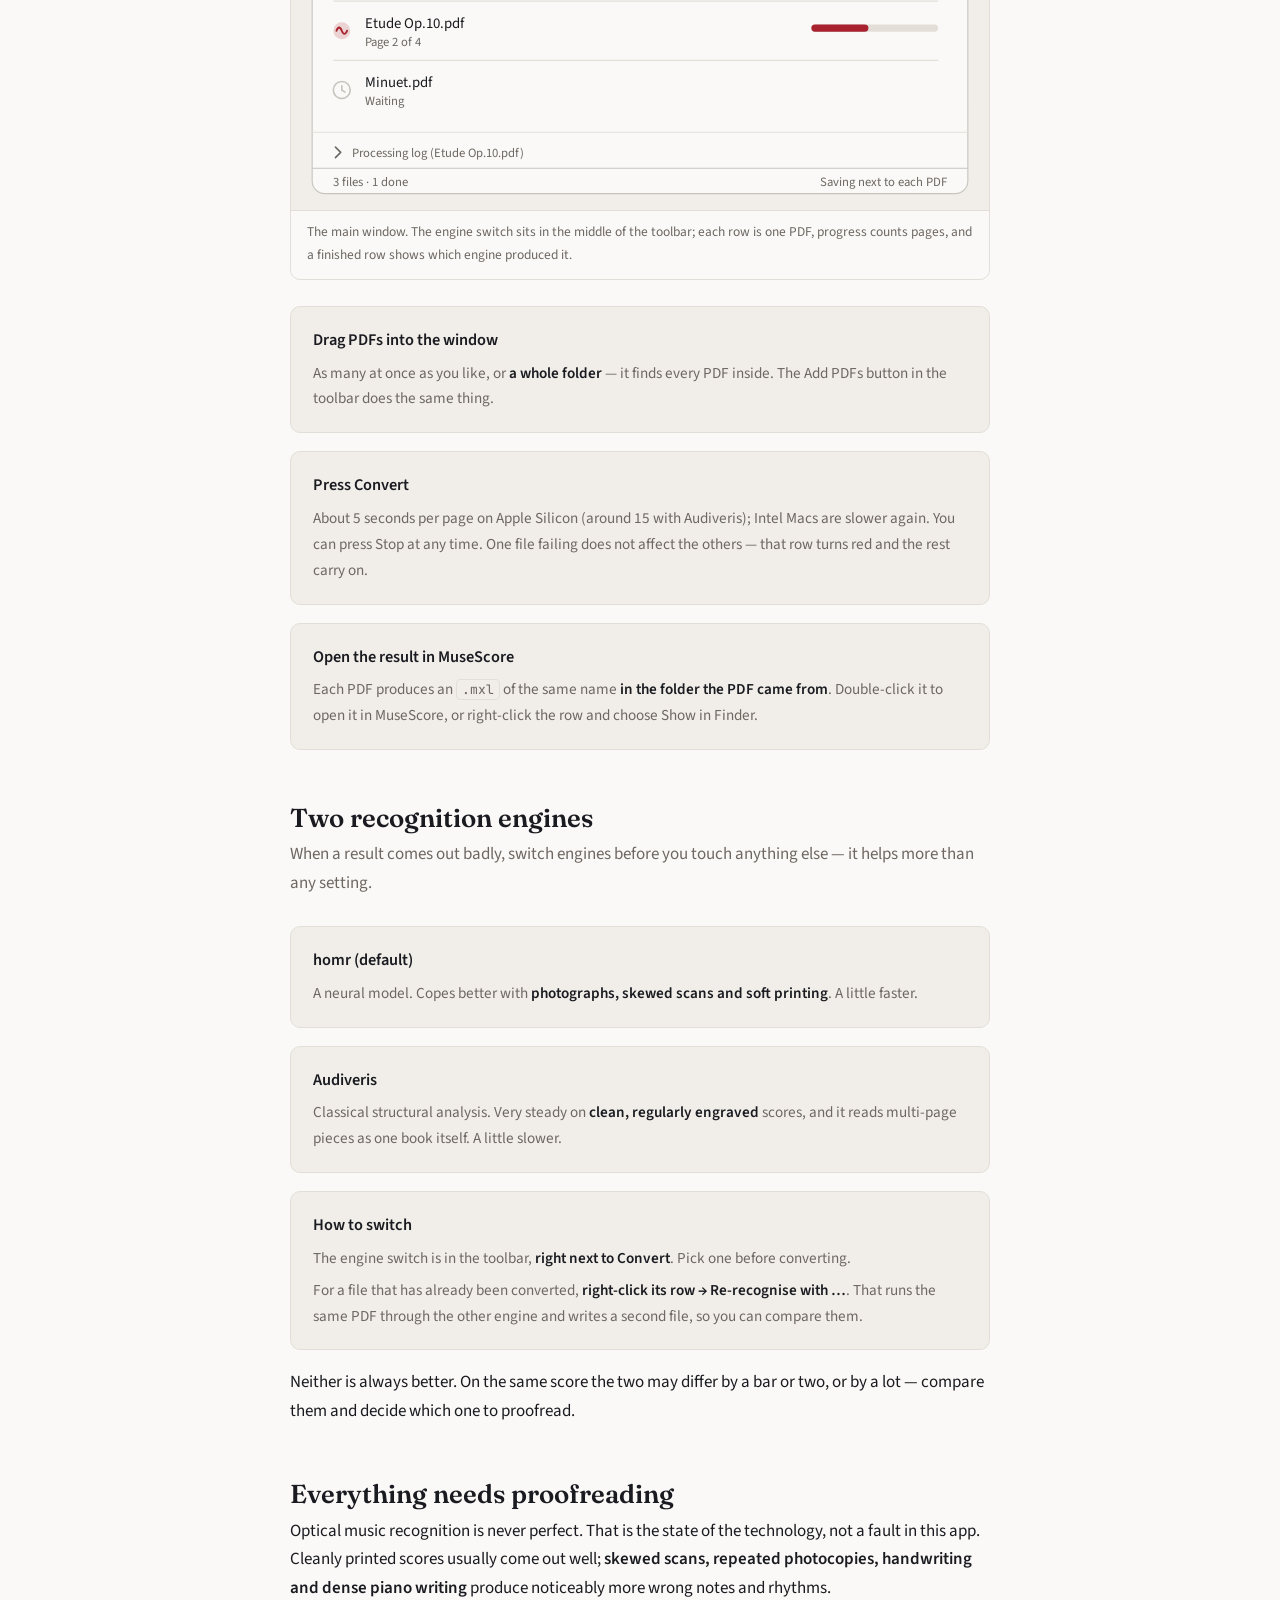
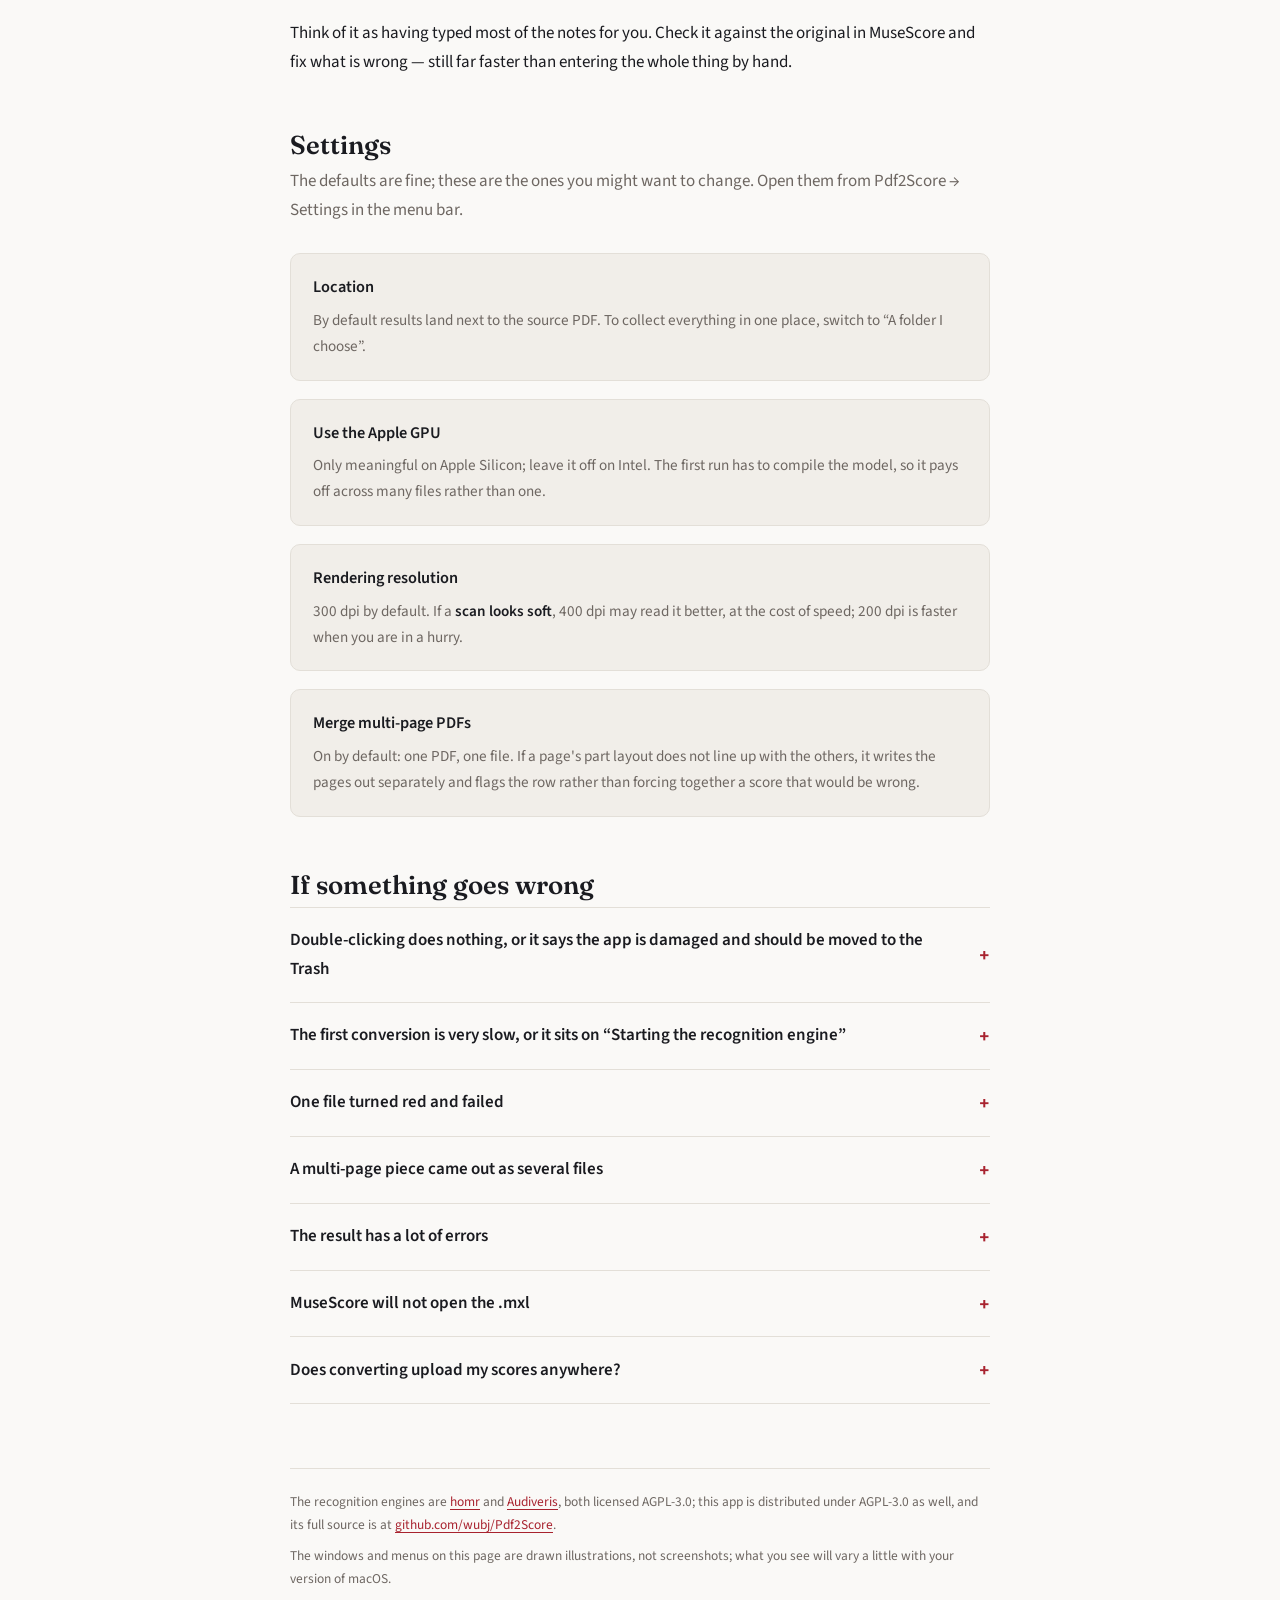
==== commit eb661668: "State approximate download sizes The exact byte count changes with every rebuild, and three document" ====
--- a/docs/en/index.html
+++ b/docs/en/index.html
@@ -511,12 +511,12 @@
       <a class="download" href="https://github.com/wubj/Pdf2Score/releases/latest/download/Pdf2Score-AppleSilicon.dmg" target="_blank" rel="noopener">
         <span class="machine">Apple M1 / M2 / M3⋯</span>
         <span class="file">Pdf2Score-AppleSilicon.dmg</span>
-        <span class="size">279 MB</span>
+        <span class="size">≈ 280 MB</span>
       </a>
       <a class="download" href="https://github.com/wubj/Pdf2Score/releases/latest/download/Pdf2Score-Intel.dmg" target="_blank" rel="noopener">
         <span class="machine">Intel</span>
         <span class="file">Pdf2Score-Intel.dmg</span>
-        <span class="size">313 MB</span>
+        <span class="size">≈ 310 MB</span>
       </a>
     </div>
   </section>
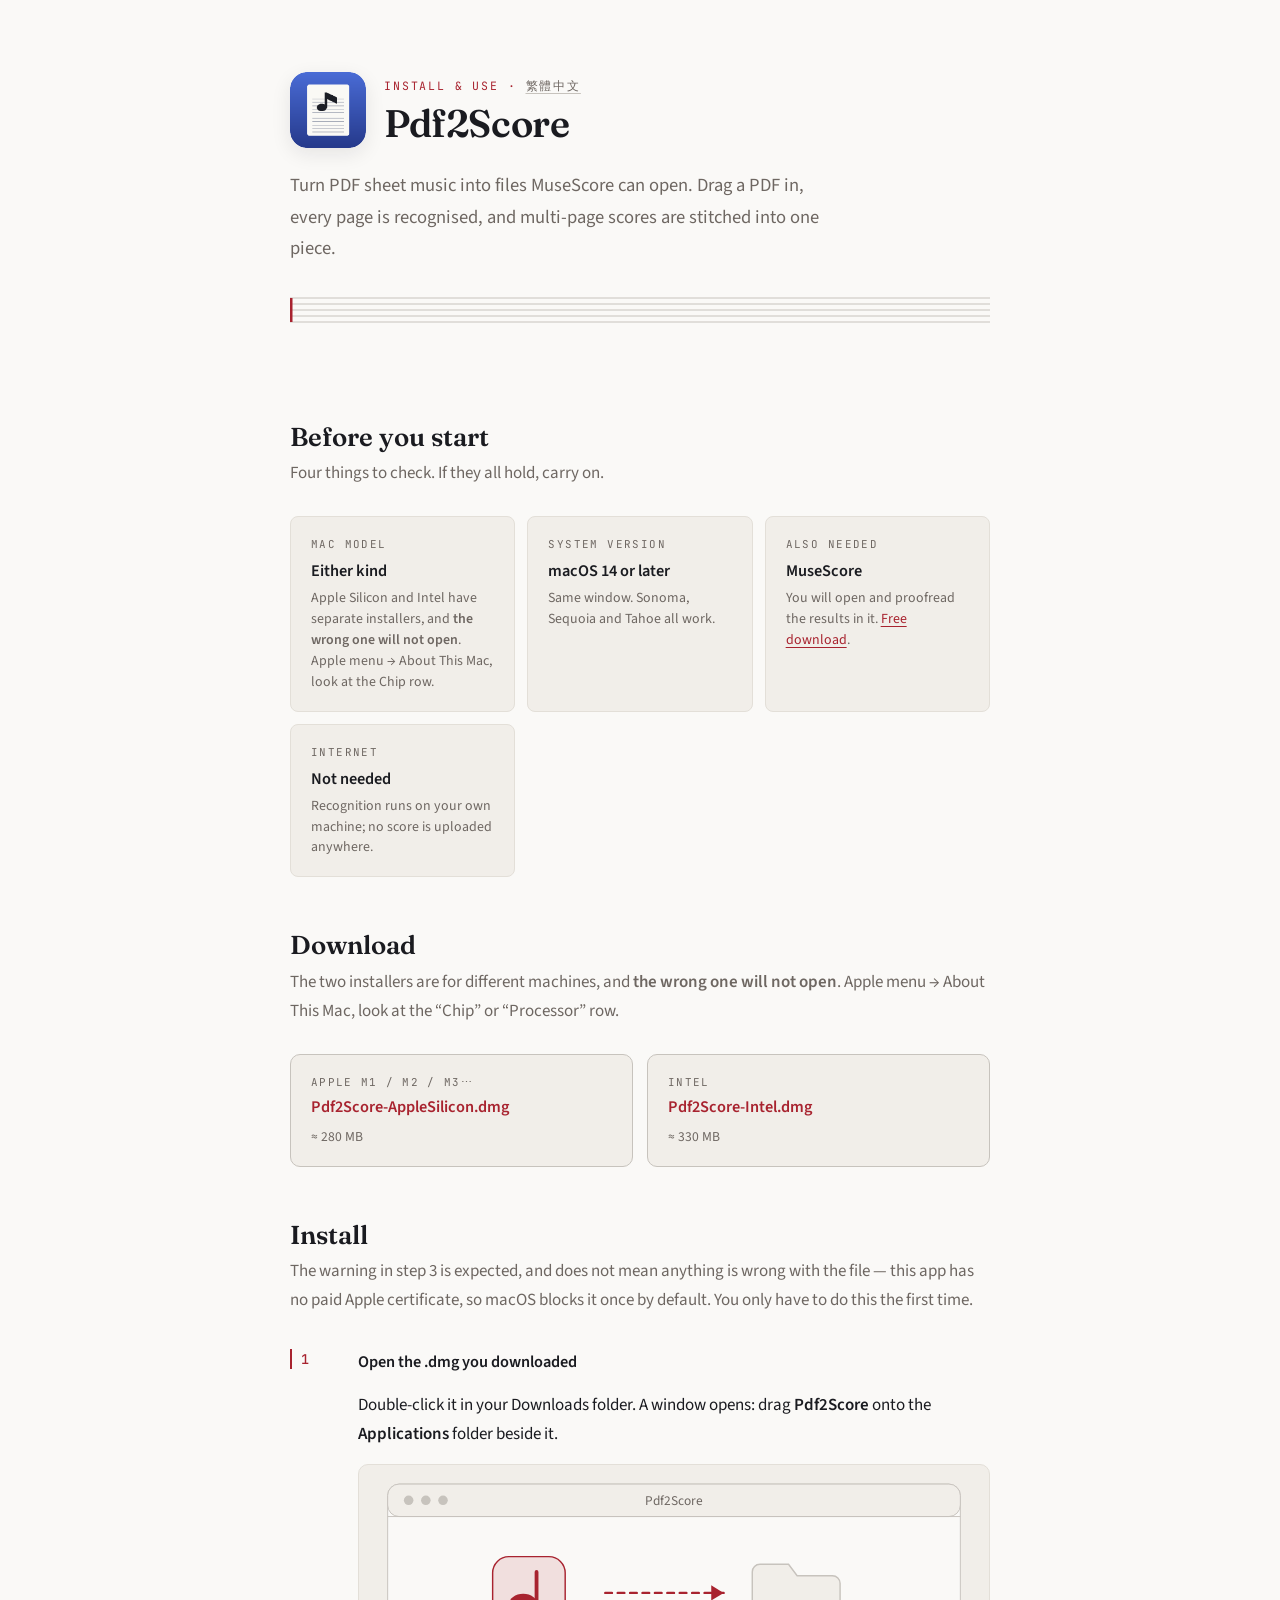
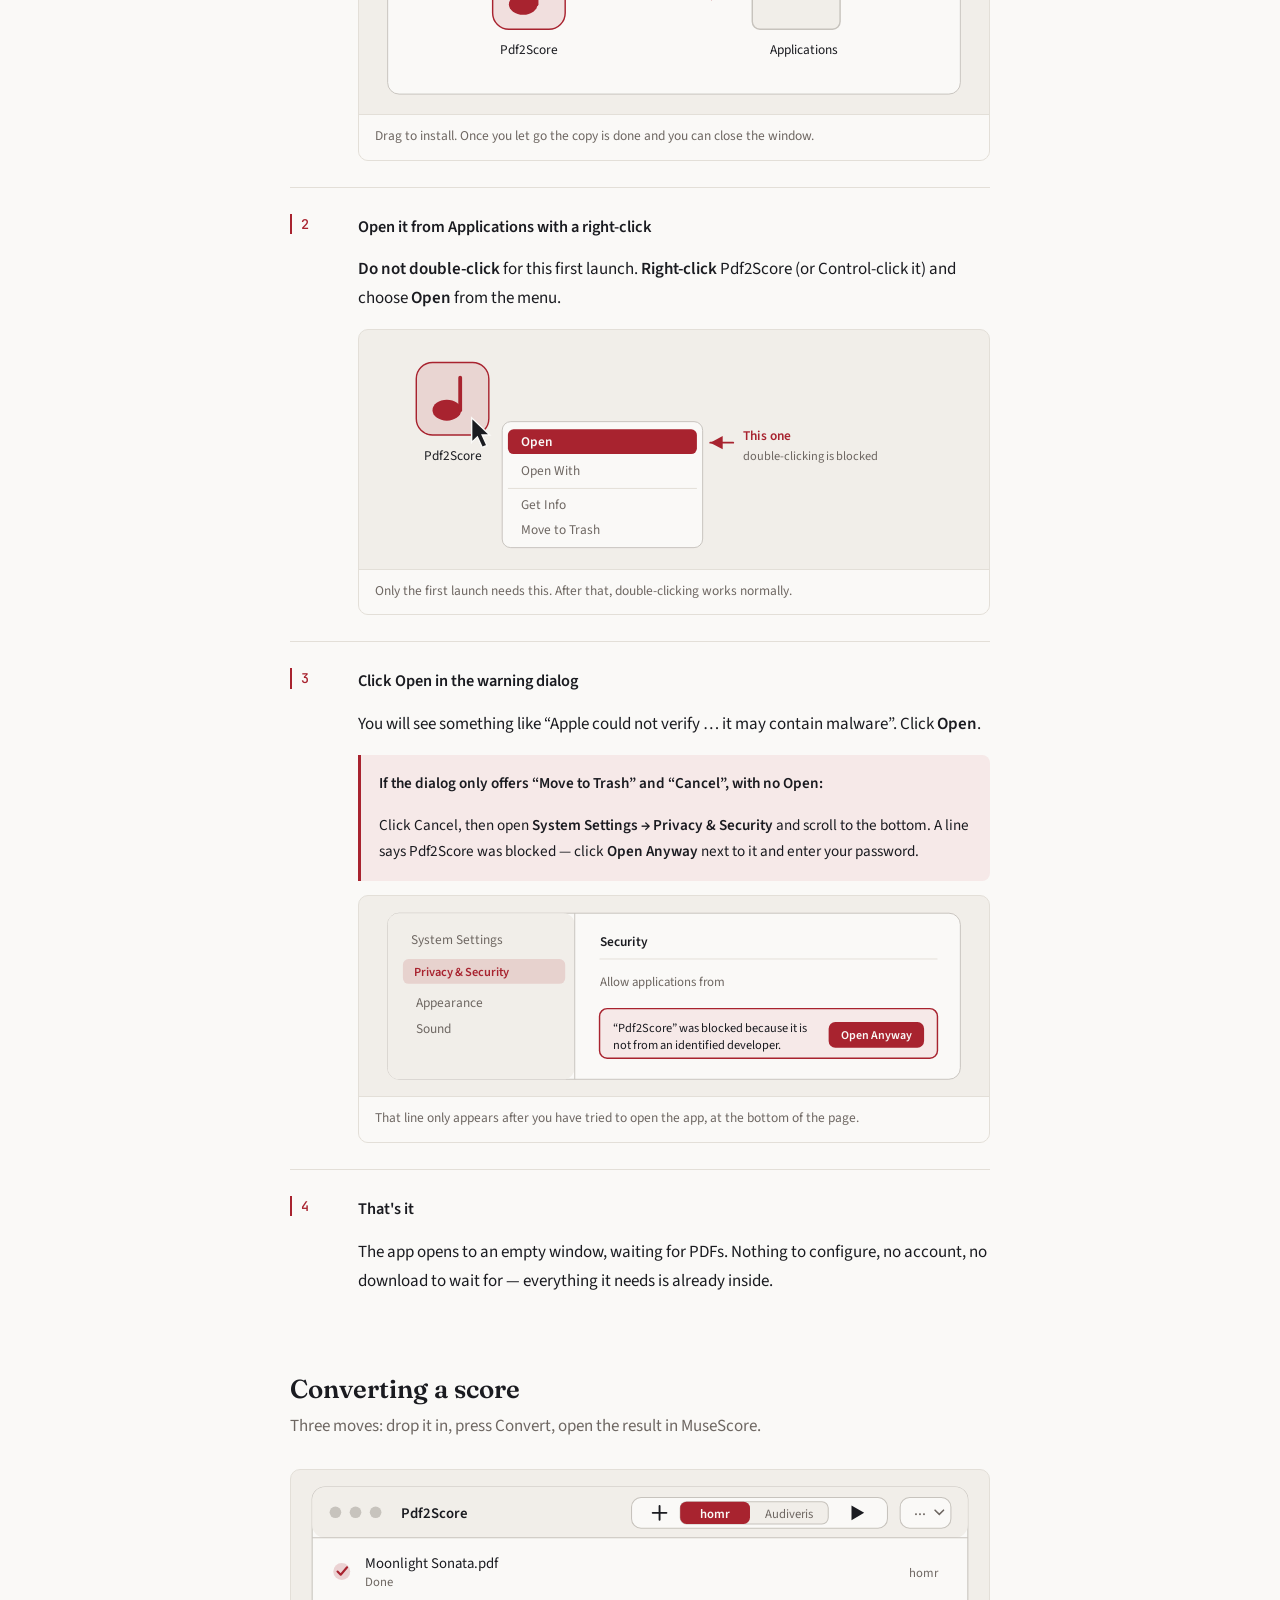
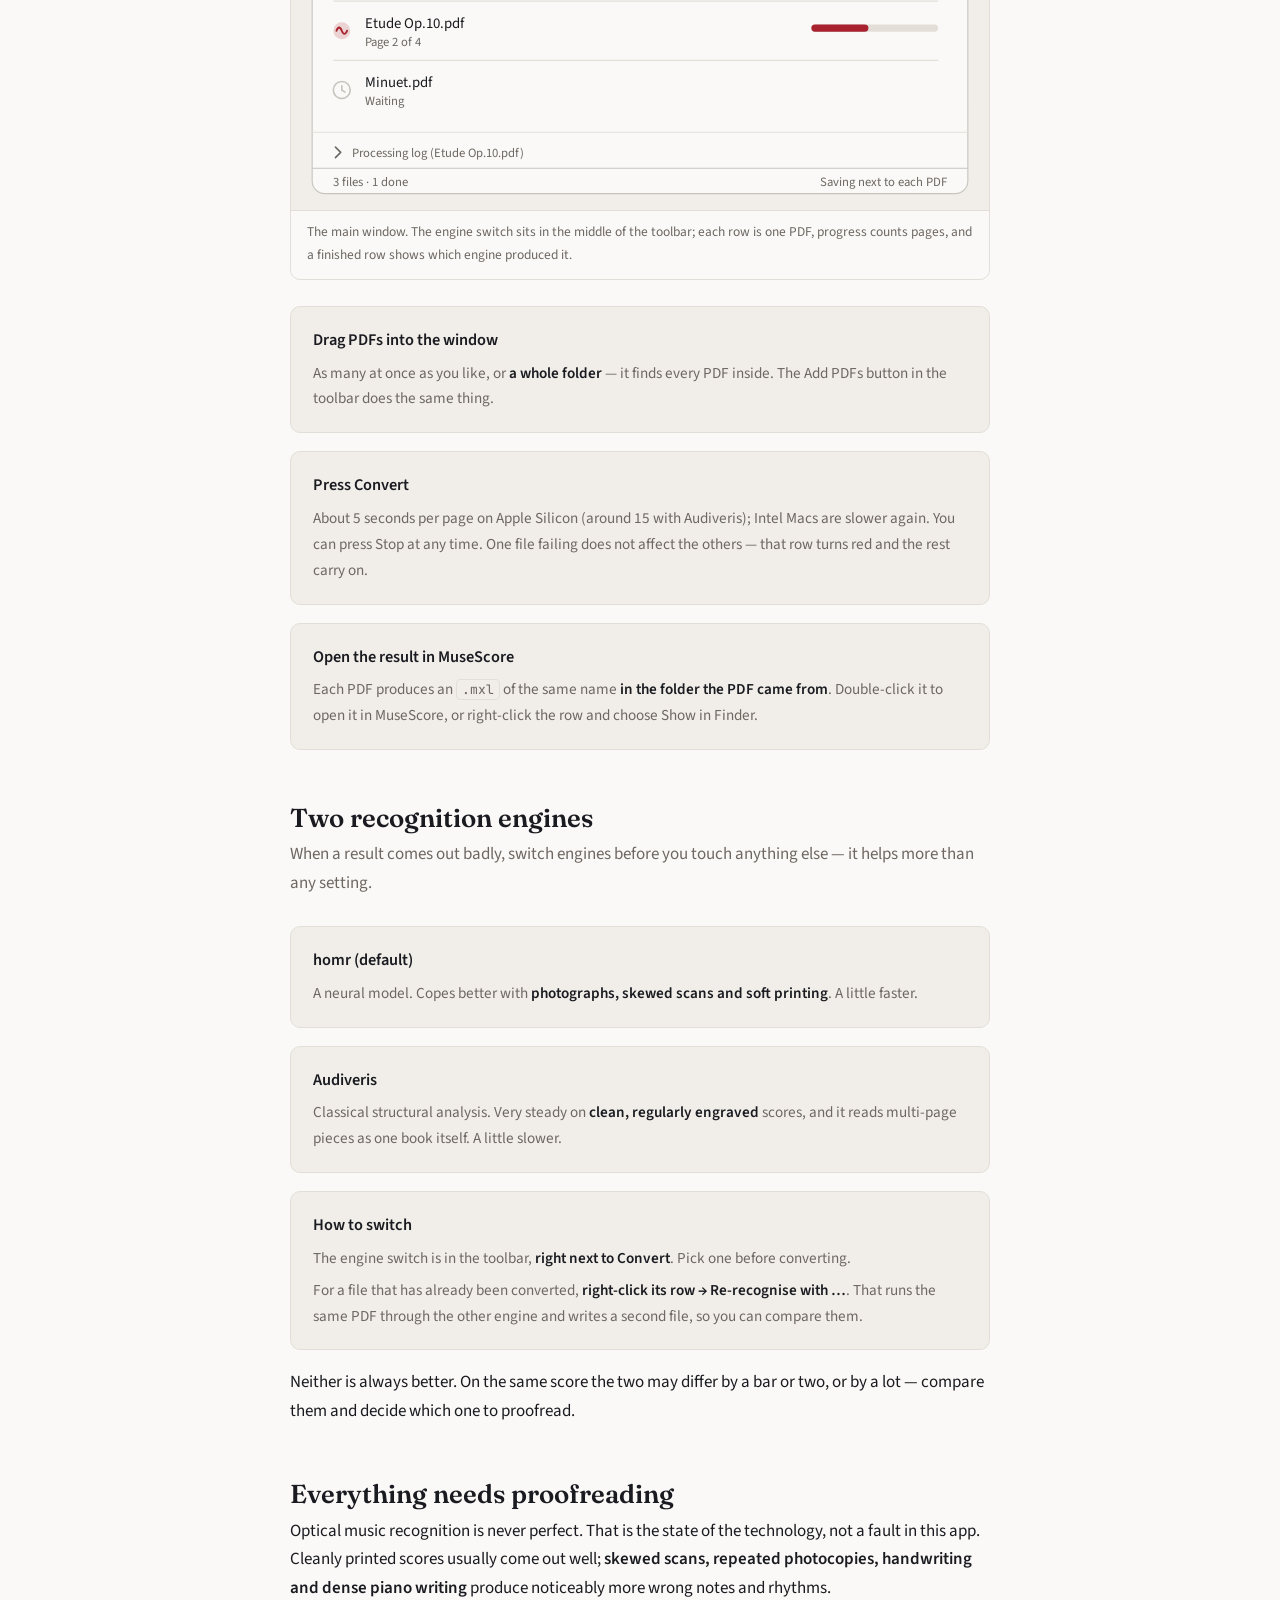
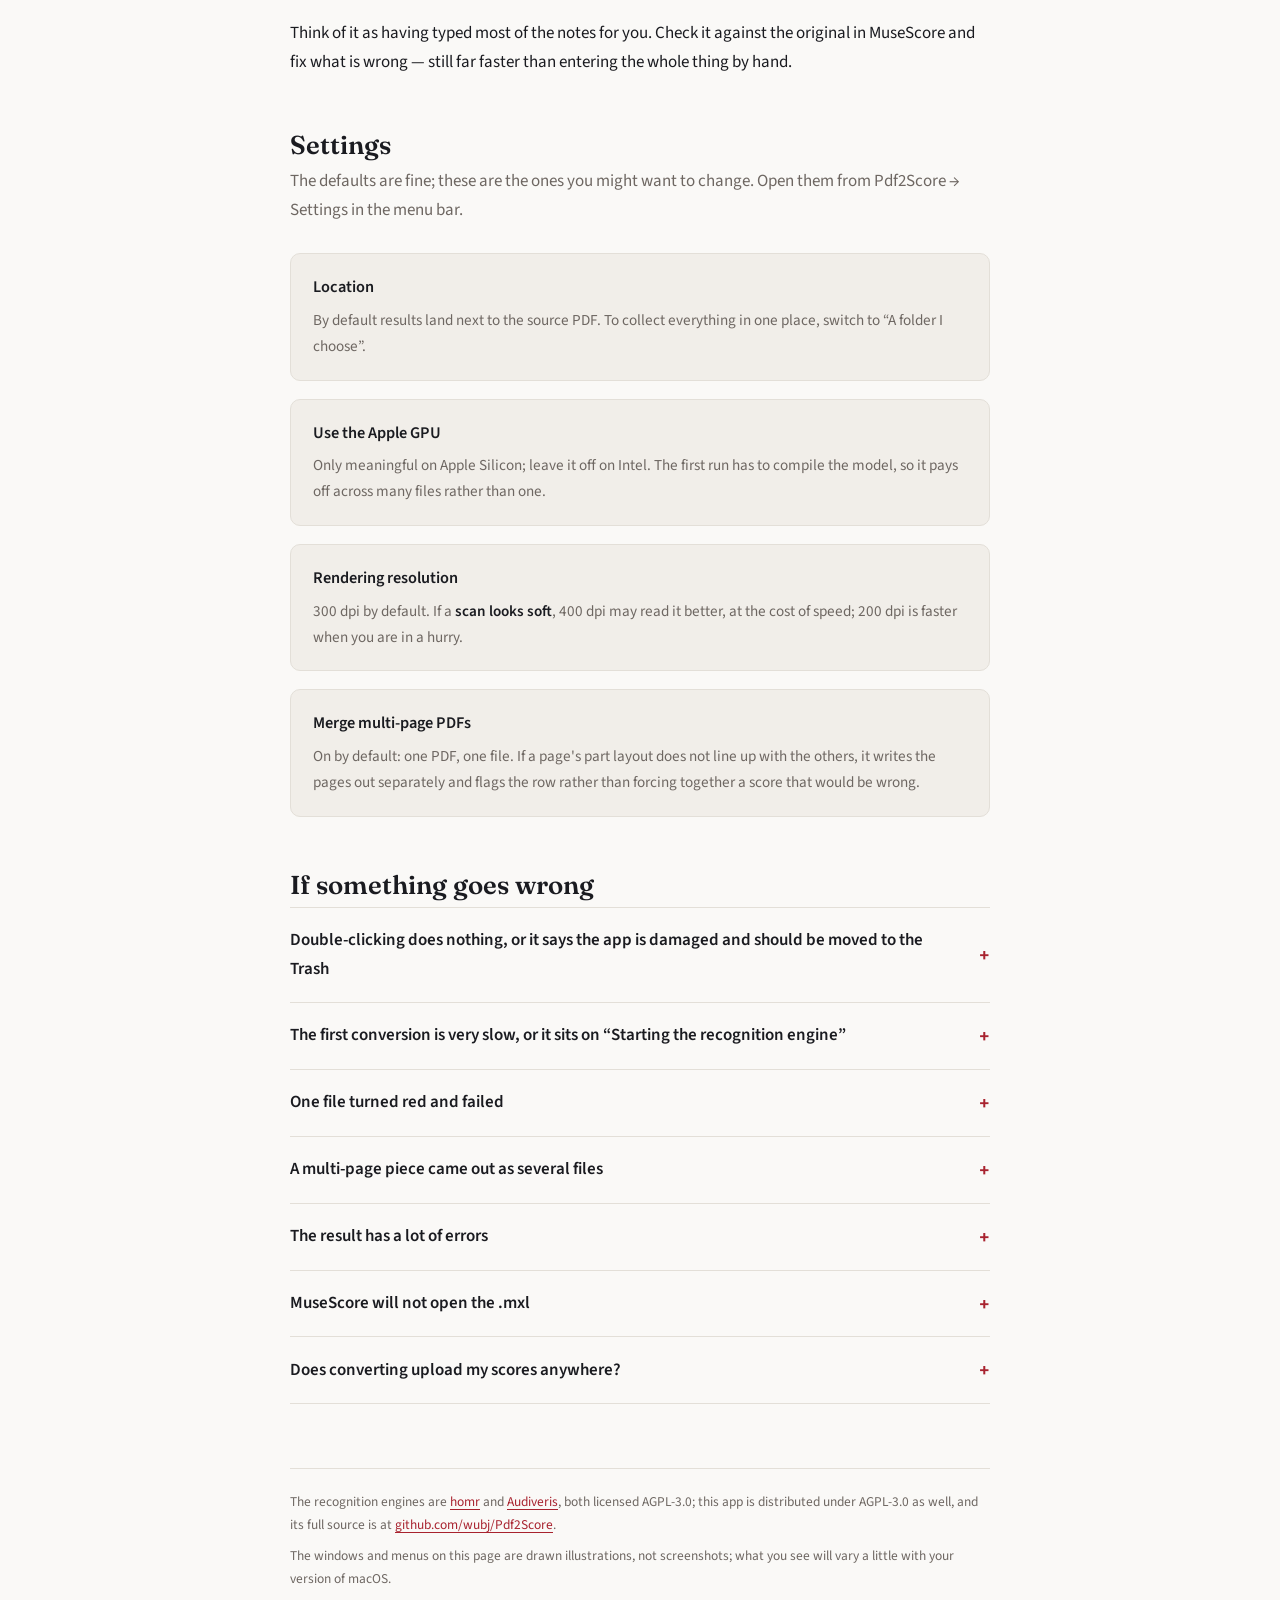
==== commit f1c943bc: "State the Intel download as about 330 MB The Intel image came out at 325 MB on this rebuild, against" ====
--- a/docs/en/index.html
+++ b/docs/en/index.html
@@ -5,6 +5,22 @@
 <meta name="viewport" content="width=device-width, initial-scale=1">
 <meta name="description" content="How to install and use Pdf2Score: turn PDF sheet music into files MuseScore can open.">
 <title>Pdf2Score User Guide</title>
+<link rel="canonical" href="https://wubj.github.io/Pdf2Score/en/">
+<link rel="icon" type="image/png" href="[data-uri]">
+<meta property="og:type" content="website">
+<meta property="og:site_name" content="Pdf2Score">
+<meta property="og:locale" content="en_US">
+<meta property="og:title" content="Pdf2Score User Guide">
+<meta property="og:description" content="How to install and use Pdf2Score: turn PDF sheet music into files MuseScore can open.">
+<meta property="og:url" content="https://wubj.github.io/Pdf2Score/en/">
+<meta property="og:image" content="https://wubj.github.io/Pdf2Score/share-en.png">
+<meta property="og:image:width" content="1200">
+<meta property="og:image:height" content="630">
+<meta property="og:image:alt" content="Pdf2Score: turn PDF sheet music into files MuseScore can open">
+<meta name="twitter:card" content="summary_large_image">
+<meta name="twitter:title" content="Pdf2Score User Guide">
+<meta name="twitter:description" content="How to install and use Pdf2Score: turn PDF sheet music into files MuseScore can open.">
+<meta name="twitter:image" content="https://wubj.github.io/Pdf2Score/share-en.png">
 <link rel="preconnect" href="https://fonts.googleapis.com">
 <link rel="preconnect" href="https://fonts.gstatic.com" crossorigin>
 <link rel="stylesheet" href="https://fonts.googleapis.com/css2?family=Fraunces:opsz,wght@9..144,400;9..144,600&family=JetBrains+Mono:wght@400;500&family=Noto+Sans+TC:wght@400;500;700&family=Noto+Serif+TC:wght@600;700&family=Source+Sans+3:ital,wght@0,400;0,600;1,400&display=swap">
@@ -516,7 +532,7 @@
       <a class="download" href="https://github.com/wubj/Pdf2Score/releases/latest/download/Pdf2Score-Intel.dmg" target="_blank" rel="noopener">
         <span class="machine">Intel</span>
         <span class="file">Pdf2Score-Intel.dmg</span>
-        <span class="size">≈ 310 MB</span>
+        <span class="size">≈ 330 MB</span>
       </a>
     </div>
   </section>
